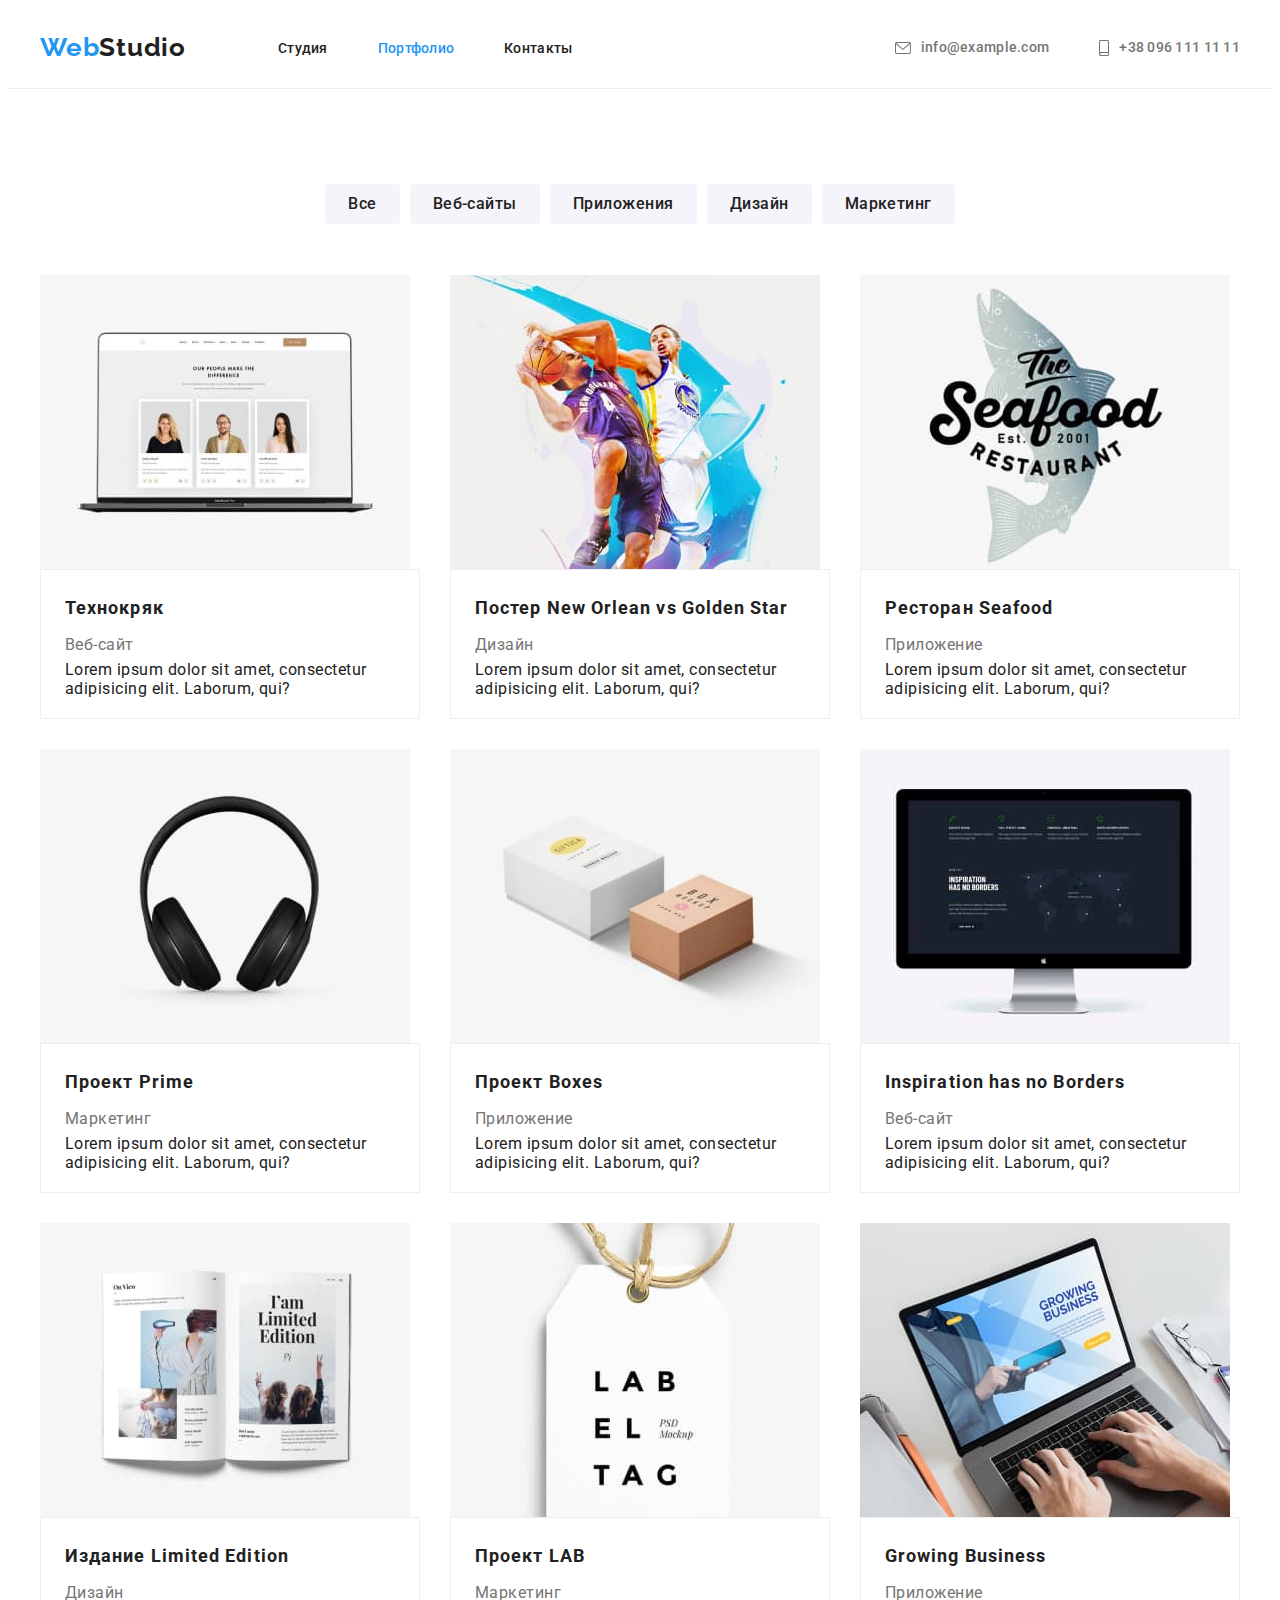
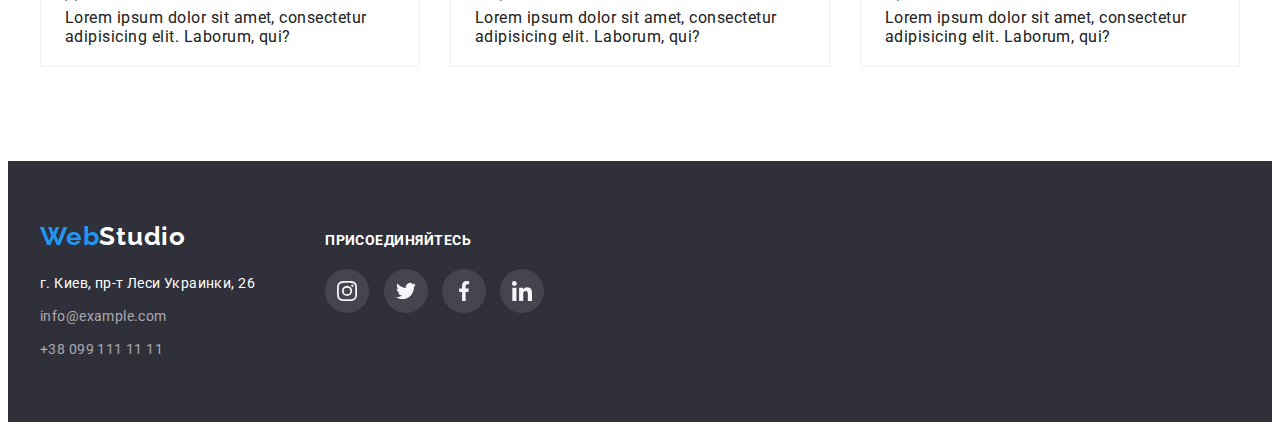
==== portfolio.html @ 962a4deb "перенесла файлы с дз4" ====
<!DOCTYPE html>
<html lang="en">
<head>
    <meta charset="UTF-8">
    <meta http-equiv="X-UA-Compatible" content="IE=edge">
    <meta name="viewport" content="width=device-width, initial-scale=1.0">
    <title>Document</title>
    <link rel="preconnect" href="https://fonts.googleapis.com">
    <link rel="preconnect" href="https://fonts.gstatic.com" crossorigin>
    <link href="https://fonts.googleapis.com/css2?family=Raleway:wght@700&family=Roboto:wght@400;500;700;900&display=swap" rel="stylesheet">
    <link rel="stylesheet" href="https://cdnjs.cloudflare.com/ajax/libs/modern-normalize/1.1.0/modern-normalize.min.css" integrity="sha512-wpPYUAdjBVSE4KJnH1VR1HeZfpl1ub8YT/NKx4PuQ5NmX2tKuGu6U/JRp5y+Y8XG2tV+wKQpNHVUX03MfMFn9Q==" crossorigin="anonymous" referrerpolicy="no-referrer" />
    <link rel="stylesheet" href="./css/style.css"/>
</head>
<body class="body">
  <header class="page-header">
    <div class="container header">
        <nav class="site-nav">
            <a href="/index.html" class="logo">
          <span class="logo-first">Web</span>Studio
           </a>
           <ul class="site-nav link">
            <li class="item"> <a href="./index.html" class="link">Студия</a></li>
            <li class="item"> <a href="#" class="link active">Портфолио</a></li>
            <li class="item"> <a href="#" class="link">Контакты</a></li>
           </ul>

           <ul class="contact-info link">
            <li class="item"> 
                <div class="envelope-mail">
                    <a href="mailto:info@example.com" class="link mail">
                        <svg class="icon-envelope" width="16" height="12">
                            <use  href="./images/icons.svg#icon-envelope" ></use>
                        </svg>
                    info@example.com
                    </a>  
                </div>  
            </li>

            <li class="item">
                <div class="smarthone-tel">
                    <a href="tel:+380991111111" class="link telephone">
                        <svg class="icon-smartphone" width="10" height="16">
                            <use href="./images/icons.svg#icon-smartphone"></use>
                        </svg>
                        +38 096 111 11 11
                    </a>
                </div>
            </li>
          </ul>
        </nav>    
    </div>       
 </header>
         
    </header>

    <!--h1 Наши проекты-->
    
    <main>
      <section class="section">
        <ul class="container list-filtr">
          <li class="item-button"><button type="button" class="filtr">Все</button></li>
          <li class="item-button"><button type="button" class="filtr">Веб-сайты</button></li>
          <li class="item-button"><button type="button" class="filtr">Приложения</button></li>
          <li class="item-button"><button type="button" class="filtr">Дизайн</button></li>
          <li class="item-button"><button type="button" class="filtr">Маркетинг</button></li>
       </ul>
      
       <div class="container">
        <ul class="list-projects">
          <li class="item-project">
            <article class="card">
              <div class="cart-thumb">
                <img src="./images/laptopwithfotosonscreen.jpg" width=370> 
              </div>
              <div class="card-content">
               <h2 class="project-name">Технокряк</h2>
               <p class="project-type">Веб-сайт</p>
               <p class="uppertext">Lorem ipsum dolor sit amet, consectetur adipisicing elit. Laborum, qui?</p>
             </div>
            </article>          
          </li>
   
          <li class="item-project">
            <article class="card">
              <div class="cart-thumb">
                <img src="./images/basketbolists.jpg" width=370> 
              </div>
              <div class="card-content">
                <h2 class="project-name">Постер New Orlean vs Golden Star</h2>
                <p class="project-type">Дизайн</p>
                <p class="uppertext">Lorem ipsum dolor sit amet, consectetur adipisicing elit. Laborum, qui?</p>
              </div>
              </article>
          </li>
   
          <li class="item-project">
              <article class="card">
                <div class="cart-thumb">
                  <img src="./images/seafoodrestaurantlogo.jpg" width=370> 
                </div>
                <div class="card-content">
                  <h2 class="project-name">Ресторан Seafood</h2>
                  <p class="project-type">Приложение</p>
                  <p class="uppertext">Lorem ipsum dolor sit amet, consectetur adipisicing elit. Laborum, qui?</p>
                </div>
              </article>
          </li>
   
          <li class="item-project">
              <article class="card">
                <div class="cart-thumb">
                  <img src="./images/hairphones.jpg" width=370> 
                </div>
                <div class="card-content">
                  <h2 class="project-name">Проект Prime</h2>
                  <p class="project-type">Маркетинг</p>
                  <p class="uppertext">Lorem ipsum dolor sit amet, consectetur adipisicing elit. Laborum, qui?</p>
                </div>
              </article>
          </li>
   
          <li class="item-project">
              <article class="card">
                <div class="cart-thumb">
                  <img src="./images/boxesapp.jpg" width=370> 
                </div>
                <div class="card-content">
                  <h2 class="project-name">Проект Boxes</h2>
                  <p class="project-type">Приложение</p>
                  <p class="uppertext">Lorem ipsum dolor sit amet, consectetur adipisicing elit. Laborum, qui?</p>
                </div>
                
              </article>
          </li>
   
          <li class="item-project">
              <article class="card">
                <div class="cart-thumb">
                  <img src="./images/inspirationhasnoborders.jpg" width=370> 
                </div>

                <div class="card-content">
                  <h2 class="project-name">Inspiration has no Borders</h2>
                  <p class="project-type">Веб-сайт</p>
                  <p class="uppertext">Lorem ipsum dolor sit amet, consectetur adipisicing elit. Laborum, qui?</p>
                </div>
              </article>
          </li>
   
          <li class="item-project">
              <article class="card">
                <div class="cart-thumb">
                  <img src="./images/limitededitionjournal.jpg" width=370> 
                </div>

                <div class="card-content">
                  <h2 class="project-name">Издание Limited Edition</h2>
                  <p class="project-type">Дизайн</p>
                  <p class="uppertext">Lorem ipsum dolor sit amet, consectetur adipisicing elit. Laborum, qui?</p>
                </div>
              </article>
          </li>
   
          <li class="item-project">
              <article class="card">
                <div class="cart-thumb">
                  <img src="./images/labprojest.jpg" width=370> 
                </div>

                <div class="card-content">
                  <h2 class="project-name">Проект LAB</h2>
                  <p class="project-type">Маркетинг</p>
                  <p class="uppertext">Lorem ipsum dolor sit amet, consectetur adipisicing elit. Laborum, qui?</p>
                </div>
              </article>
          </li>
   
          <li class="item-project">
              <article class="card">
                <div class="cart-thumb">
                  <img src="./images/growingbusinessapp.jpg" width=370> 
                </div>

                <div class="card-content">
                  <h2 class="project-name">Growing Business</h2>
                  <p class="project-type">Приложение</p>
                  <p class="uppertext">Lorem ipsum dolor sit amet, consectetur adipisicing elit. Laborum, qui?</p>
                </div>
              </article>
          </li>
        </ul>
       </div>
      </section>
    </main>
   
    <footer class="section-footer">
      <div class="container">
          <ul  class="footer-content">
              <li class="footer-address">
                  <a href="/index.html" class="logo-footer">
                      <span class="logo-first">Web</span><span class="logo-second">Studio</span>
                  </a>
          
                 <address class="address">
                      <p class="address-physical">г. Киев, пр-т Леси Украинки, 26</p>
                      <ul class="list">
                         <li class="item-footer">
                             <a href="mailto:info@example.com" class="mail-footer">info@example.com</a>
                         </li>
                         <li class="item-footer">
                             <a href="tel:+380991111111" class="telephone-footer">+38 099 111 11 11</a>
                         </li>    
                      </ul>
                 </address>  
              </li>

              <li class="footer-address">
                  <h2 class="joinus-title">присоединяйтесь</h2>
                  <ul>
                      <li class="item-link-social">
                         <a class="button-icon-social" href="#" aria-label="Instagram">
                             <svg  width="20" height="20">
                               <use href="./images/icons.svg#icon-instagram"></use>
                             </svg>
                         </a>
                      </li>

                     <li class="item-link-social">
                         <a class="button-icon-social" href="#" aria-label="Twitter">
                            <svg  width="20" height="20">
                               <use href="./images/icons.svg#icon-twitter"></use>
                            </svg>
                         </a>
                     </li>

                     <li class="item-link-social">
                          <a class="button-icon-social" href="#" aria-label="Facebook">
                            <svg  width="20" height="20">
                               <use href="./images/icons.svg#icon-facebook"></use>
                            </svg>
                        </a>
                    </li>

                    <li class="item-link-social">
                         <a class="button-icon-social" href="#" aria-label="LinkedIn">
                             <svg  width="20" height="20">
                                <use href="./images/icons.svg#icon-linkedin"></use>
                             </svg>
                        </a>
                   </li>
                 </ul>
             </li>
          </ul>
  </footer>    
    
</body>
</html>
---- css/style.css ----
:root {
  --background-color: rgb(255, 255, 255);
  --title-text-color: #212121;
  --accent-color: #2196f3;
  --paragraph-color: #757575;
  --backgr-color-team: #f5f4fa;
  --main-font: 'Roboto', 'sans-serif';
  --logo-font: 'Raleway', 'sans-serif';
  --card-set-gap: 30px;
}

body {
  color: var(--title-text-color);
  font-family: var(--main-font);
  letter-spacing: 0.03em;
}

/*---------Page 1 ----------Header*/

/*--------------Navigation------------------*/

ul {
  list-style-type: none;
  padding: 0;
  margin: 0;
}

li a {
  padding: 0;
  margin: 0;
  text-decoration: none;
}

h1,
h2,
h3,
h4,
h5,
h6,
p {
  margin: 0;
  padding: 0;
}

img {
  display: block;
}

.section {
  padding-top: 94px;
  padding-bottom: 94px;
}

.logo {
  font-family: var(--logo-font);
  width: 145px;
  height: 31px;
  font-weight: 700;
  font-size: 26px;
  line-height: 1.19;
  letter-spacing: 0.03em;
  text-decoration: none;
  color: var(--title-text-color);
  padding-top: 24px;
  padding-bottom: 25px;
  margin-right: 93px;
}

.logo-first {
  font-family: var(--logo-font);
  color: var(--accent-color);
}

.logo-second {
  font-family: var(--logo-font);
  color: var(--background-color);
}

/*----------------Utilites--------------*/

.container {
  width: 1200px;
  padding: 0 15px;
  margin-left: auto;
  margin-right: auto;
}

.link {
  font-weight: 500;
  font-size: 14px;
  line-height: 16px;
  letter-spacing: 0.02em;
  color: var(--title-text-color);
}


/*--------------Header nav + contacts--------------*/

.page-header {
  border-bottom: 1px solid #ECECEC;
}


.site-nav {
  display: flex;
}

.site-nav .item + .item {
  margin-left: 50px;
}

.site-nav.link {
  display: flex;
  padding-top: 32px;
  padding-bottom: 32px;

  font-family: inherit;
  text-decoration: none;
}

.site-nav .link:hover,
.site-nav .link:focus {
  color: var(--accent-color);
}

.active {
  color: var(--accent-color);
}

.contact-info {
  margin-left: auto;
}

.contact-info.link {
  display: flex;
  align-items: center;
}

.contact-info.link .mail {
  margin-left: auto;
}

.mail,
.telephone {
  font-weight: 500;
  font-size: 14px;
  line-height: 1.14;
  letter-spacing: 0.02em;
  color: var(--paragraph-color);
}



/*--------icons header---------------*/

.icon-envelope,
.icon-smartphone {
  fill: #757575; 
  margin-right: 10px;
  align-items: center;
}

.link.mail:hover .icon-envelope,
.link.mail:focus .icon-envelope,
.link.telephone:hover .icon-smartphone,
.link.telephone:focus .icon-smartphone {
  fill: var(--accent-color)
}

.link.mail,
.link.telephone {
  display: flex;
  align-items: center;
}

.envelope-mail {
  justify-content: center;
  align-items: center;
}


/*------------Герой-------------------*/

.hero {
  text-align: center;
  padding-top: 200px;
  padding-bottom: 200px;
}

.hero-title {
  margin-bottom: 30px;
  font-weight: 900;
  font-size: 44px;
  line-height: 1.36;
  text-align: center;
  letter-spacing: 0.06em;
  text-transform: uppercase;
  color: var(--background-color);
}

.hero-button {
  display: inline-block;
  font-family: var(--main-font);
  background: var(--accent-color);
  color: var(--background-color);
  background: #2196F3;
  box-shadow: 0px 4px 4px rgba(0, 0, 0, 0.15);
  font-weight: bold;
  font-size: 16px;
  line-height: 1.88;
  padding: 10px 32px;
  border-radius: 4px;
  align-items: center;
  border: 1px solid transparent;
}

.hero-button:hover,
.hero-button:focus {
  cursor: pointer;
  background: #188CE8;
}

.section.our-advantages {
  padding-bottom: 0;
}

.overlay {
  max-width: 1600px;
  height: 600px; 
  margin-left: auto;
  margin-right: auto;
  background-image: linear-gradient(
    to right,
     rgba(47, 48, 58, 0.4),
     rgba(47, 48, 58, 0.4)
      ), 
    url(../images/hero-image.jpg); 
  background-size: cover; 
  background-position: center;
  background-color: #C4C4C4;
  
}

/*------------------Наши преимущества----------------*/

.advantages-title {
  margin-bottom: 10px;
  font-family: var(--main-font);
  font-weight: 700;
  font-size: 14px;
  line-height: 1.14;
  letter-spacing: 0.03em;
  text-transform: uppercase;
  color: var(--title-text-color);
}



.icon-space {
  display: flex;
  width: 270px;
  height: 120px;
  margin-right: 30px;
  margin-bottom: 30px;
  background-color: #F5F4FA;
  justify-content: center;
  align-items: center;
  border-radius: 4px;
  
}

.icon-space-item {
  background-position: center;
}

.icon-advantages{
  
  margin-bottom: 30px;
}

.advantages-text {
  width: 270px;
  height: 75px;
  font-family: var(--main-font);
  font-weight: 400;
  font-size: 14px;
  line-height: 1.71;
  letter-spacing: 0.03em;
  color: var(--paragraph-color);
}

.container.advantages {
  display: flex;
  margin-top: o;
  margin-left: -30px: 
}

.container.about-us {
  display: flex;
  padding-top: 0;
  margin-bottom: 0;
}

.about-us .item-activity + .item-activity {
  margin-left: 30px;
}

.about-us {
  margin-top: 0;
  text-align: center;
}

.section-team {
  background-color: var(--backgr-color-team);
  padding-top: 94px;
  padding-bottom: 94px;
}

/* ----------------Наша команда-------------------*/

.container.team {
  background-color: var(--backgr-color-team);
  text-align: center;
}

.list-team {
  display: flex;
}

.about-us,
.our-team {
  font-weight: 700;
  font-size: 36px;
  line-height: 1.17;
  letter-spacing: 0.03em;
  margin-bottom: 50px;
}

.list-team .employees + .employees {
  margin-left: 30px;
}

.employees {
  box-shadow: 0px 1px 3px rgba(0, 0, 0, 0.12), 0px 1px 1px rgba(0, 0, 0, 0.14), 0px 2px 1px rgba(0, 0, 0, 0.2);
  border-radius: 0px 0px 4px 4px;
}

.employees,
.our-team {
  text-align: center;
}

.team-card {
  padding-top: 30px;
  padding-bottom: 30px;
  border: 1px solid #eeeeee;
  background-color: var(--background-color); 
}

.team-name {
  margin-bottom: 10px;
  font-weight: 500;
  font-size: 16px;
  line-height: 1.19;
}

.team-position {
  font-size: 16px;
  line-height: 1.19;
  color: var(--paragraph-color);
  margin-bottom: 16px;
}


.button-icon-social-team {
  display: flex;
  fill: #AFB1B8;
  width: 44px; 
  height: 44px;
  border-radius: 50%;
  background-repeat: no-repeat;
  justify-content: center;
  align-items: center;
  cursor: pointer;

}

.button-icon-social-team:hover,
.button-icon-social-team:focus {
  background-color: var(--accent-color);
}


.button-icon-social-team:hover .icon-socials,
.button-icon-social-team:focus .icon-socials{
  fill: var(--background-color); 
  
}

/*---------------------Наши клиенты--------------------*/

.section.our-clients {
 width: 100%;

}

.clients-title {
  width: 100%;
  margin-bottom: 50px;
  text-align: center;
  font-weight: 700;
  font-size: 36px;
  line-height: 1.17;
}

.clients-list {
  display: flex;
}
 

.btn-clients:not(:first-child) {
  margin-left: 30px;
}


.item-clients {
  display: flex;
  width: 170px;
  height: 92px;
  justify-content: center;
  align-items: center;
  background-color: var(--background-color);
  fill: #AFB1B8;
  border-radius: 4px;
  border: 1px solid #AFB1B8;
  cursor: pointer;
}

.btn-icon-clients {
  display: flex;
  width: 100%;
  height: 100%;
  justify-content: center;
  align-items: center;

}

.item-clients:hover,
.item-clients:focus {
  fill: var(--accent-color);
  border-color: var(--accent-color);
}


.button-clients:first-child {
  margin-left: 0;
}


/*-----------------Footer---------------------*/

.section-footer {
  display: flex;
  background: #2f303a;
  color: var(--background-color);
  padding-top: 60px;
  padding-bottom: 60px;
}

.logo-footer {
  display: inline-block;
  margin-bottom: 20px;
  font-family: var(--logo-font);
  font-weight: 700;
  font-size: 26px;
  line-height: 1.19;
  letter-spacing: 0.03em;
  text-decoration: none;
  color: #fff;
}


.address {
  font-style: inherit;
  font-size: 14px;
  line-height: 1.71;
  letter-spacing: 0.03em;
}

.address-physical {
  margin-bottom: 9px;
}

.item-footer:not(:last-child) {
  margin-bottom: 9px;
}

.mail-footer,
.telephone-footer {
  color: rgba(255, 255, 255, 0.6);
  margin-bottom: 9px;
}

.telephone-footer {
  margin-bottom: 0;
}

.footer-content {
  display: flex;
  align-items: baseline;
}

.footer-address {
  margin-left: 70px;

}
.footer-address:first-child {
  margin-left: 0;
}

.join-us {
  margin-right: auto; 
  margin-bottom: 20px;

}

.item-link-social {
  display: inline-block;
  margin-left: 10px;
  border-radius: 50%;
}

.button-icon-social {
  display: flex;
  fill: var(--backgr-color-team); 
  width: 44px; 
  height: 44px;
  background-color: rgba(255, 255, 255, 0.1);
  border-radius: 50%;
  background-repeat: no-repeat;
  justify-content: center;
  align-items: center;
  cursor: pointer;
}

.button-icon-social:hover,
.button-icon-social:focus {
  background-color: var(--accent-color);
}

.item-link-social:first-child {
  margin-left: 0;
}

.joinus-title {
  text-transform: uppercase;
  margin-bottom: 20px;
  font-weight: 700;
  font-size: 14px;
  line-height: 1.14;
}



.item-link-social:first-child {
  margin-left: 0; 
}



/*-----------------Page 2-----------------*/

/*-----------Фильтр------------*/

.container.list-filtr {
  display: flex;
  text-align: center;
  margin-bottom: 50px;
}

.filtr {
  padding: 6px 22px;
  font-family: var(--main-font);
  background: #f5f4fa;
  font-weight: 500;
  font-size: 16px;
  line-height: 1.63;
  text-align: center;
  letter-spacing: 0.03em;
  color: var(--title-text-color);
  border-radius: 4px;
  border: 1px solid transparent;
}

.filtr:hover,
.filtr:focus {
  color: var(--background-color);
  background: var(--accent-color);
  cursor: pointer;
  box-shadow: 0px 3px 1px rgba(0, 0, 0, 0.1), 0px 1px 2px rgba(0, 0, 0, 0.08),
  0px 2px 2px rgba(0, 0, 0, 0.12);
}

.container.list-filtr {
  justify-content: center;
}

.item-button {
  display: inline-block;
  text-align: center;
  margin-left: 8px;
  min-width: 73px;
  font-family: var(--main-font);
  font-weight: 500;
  font-size: 16px;
  line-height: 1.88;
  border-radius: 4px;
  align-items: center;
  border: 1px solid transparent;
}

.item-button:first-child {
  margin-left: 0;
}

/*------------Наши проекты-------------*/

.list-projects {
  display: flex;
  flex-wrap: wrap;
  margin-left: calc(-1 * var(--card-set-gap));
  margin-top: calc(-1 * var(--card-set-gap));
}

.list-projects > .item-project {
  flex-basis: calc(100% / 3 - var(--card-set-gap));
  margin-left: var(--card-set-gap);
  margin-top: var(--card-set-gap);
  cursor: pointer;
}

.item-project:hover,
.item-project:focus {
  box-shadow: 0px 1px 1px rgba(0, 0, 0, 0.12), 0px 4px 4px rgba(0, 0, 0, 0.06), 1px 4px 6px rgba(0, 0, 0, 0.16);
}

.project-name {
  font-weight: 700;
  font-size: 18px;
  line-height: 2;
  letter-spacing: 0.06em;
}

.project-type {
  font-size: 16px;
  line-height: 1.88;
  letter-spacing: 0.03em;
  color: var(--paragraph-color);
  margin-top: 4px;
}

.card-content {
  padding: 20px 24px;
  border: 1px solid #eeeeee;
}
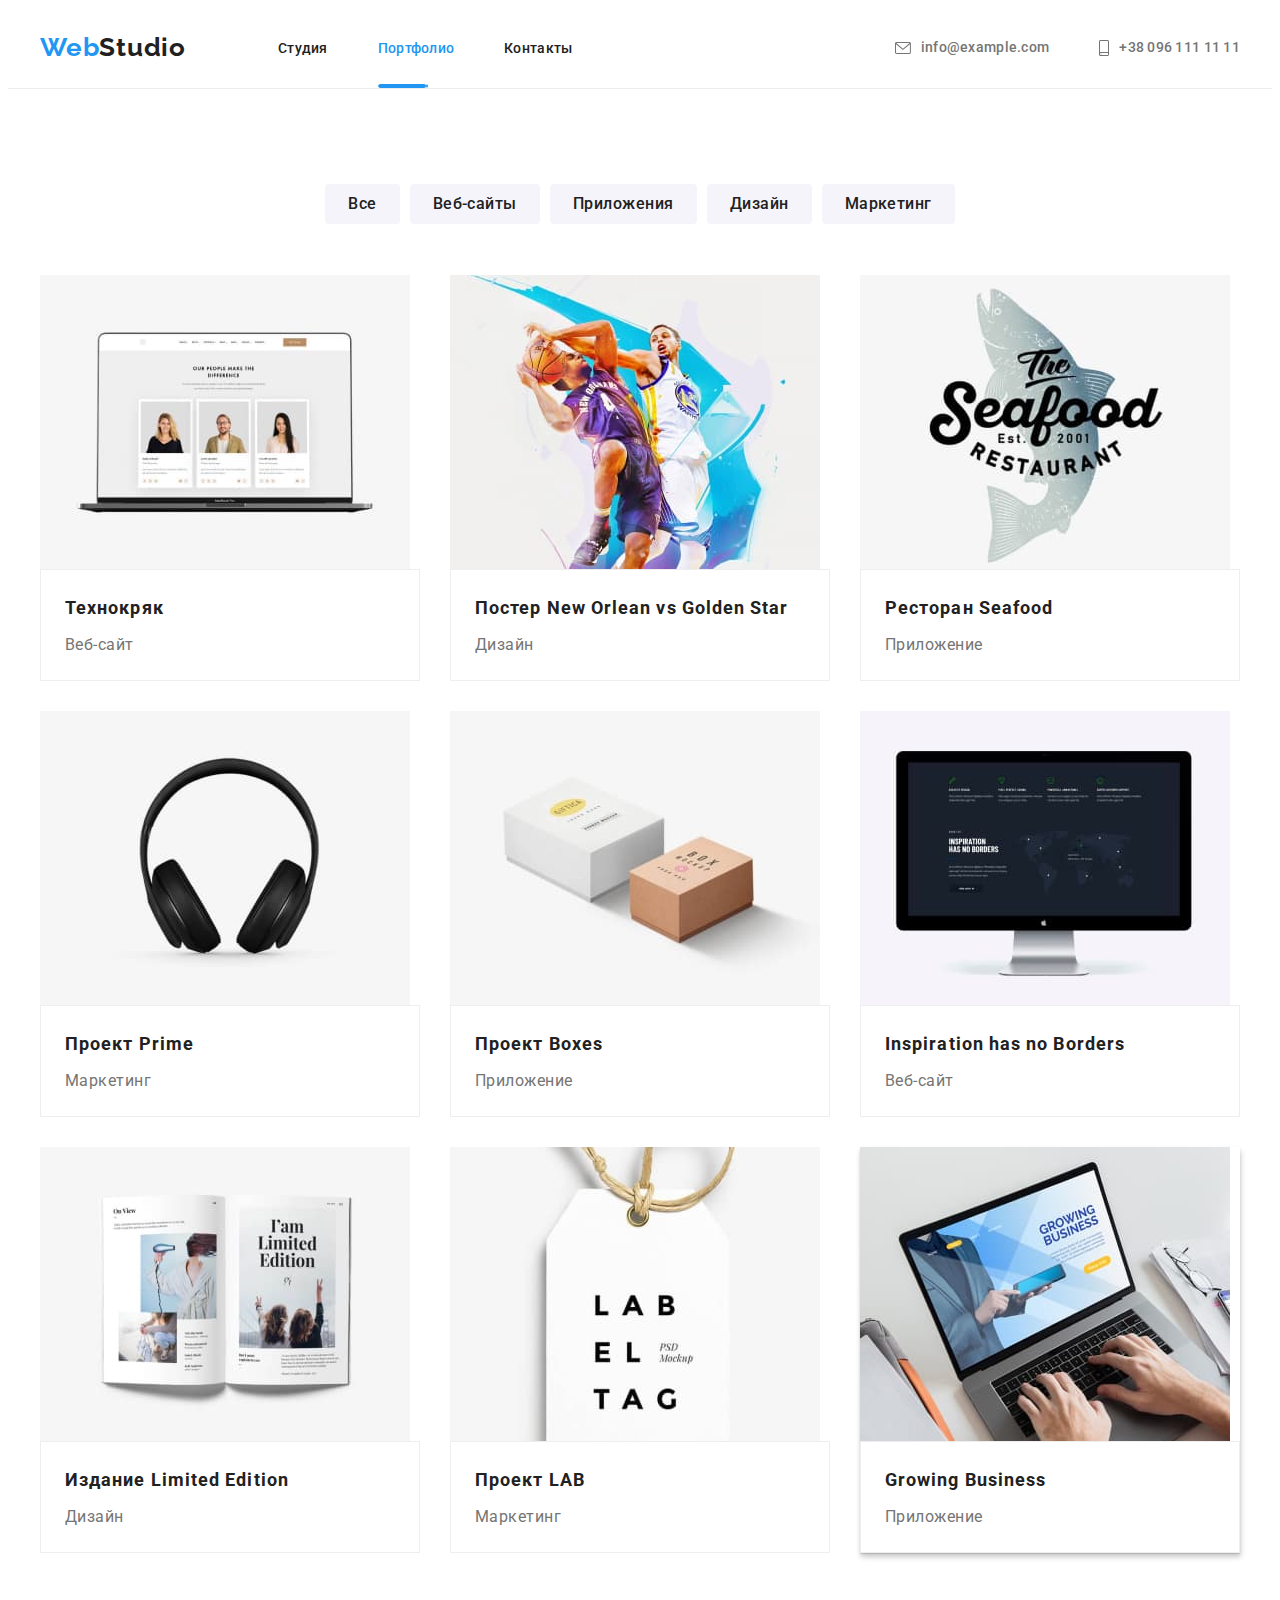
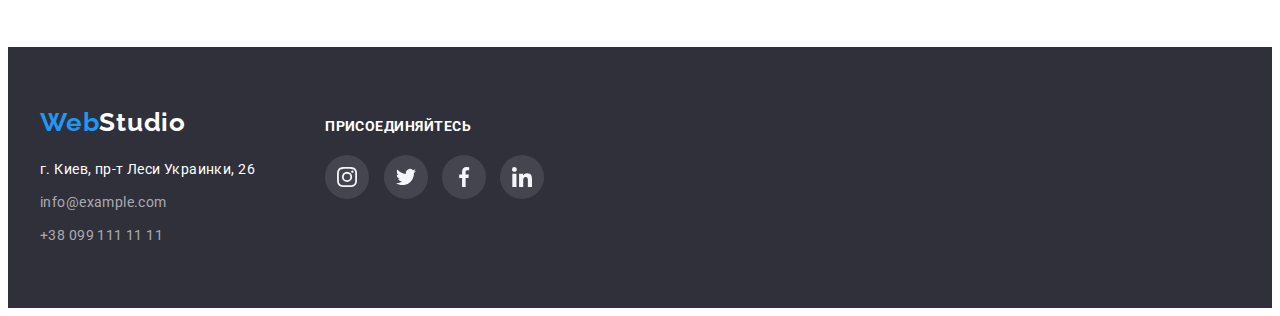
==== commit 9af6a536: "коммит 1" ====
--- a/portfolio.html
+++ b/portfolio.html
@@ -71,12 +71,12 @@
             <article class="card">
               <div class="cart-thumb">
                 <img src="./images/laptopwithfotosonscreen.jpg" width=370> 
+                <p class="uppertext">Lorem ipsum dolor sit amet, consectetur adipisicing elit. Laborum, qui?</p>
+               <div class="card-content">
+                 <h2 class="project-name">Технокряк</h2>
+                 <p class="project-type">Веб-сайт</p>
+                </div>
               </div>
-              <div class="card-content">
-               <h2 class="project-name">Технокряк</h2>
-               <p class="project-type">Веб-сайт</p>
-               <p class="uppertext">Lorem ipsum dolor sit amet, consectetur adipisicing elit. Laborum, qui?</p>
-             </div>
             </article>          
           </li>
    
--- a/css/style.css
+++ b/css/style.css
@@ -111,6 +111,7 @@
 
 .site-nav.link {
   display: flex;
+  position: relative;
   padding-top: 32px;
   padding-bottom: 32px;
 
@@ -121,10 +122,34 @@
 .site-nav .link:hover,
 .site-nav .link:focus {
   color: var(--accent-color);
+  transition-duration: 250ms;
+  transition-timing-function: cubic-bezier(0.4, 0, 0.2, 1); 
 }
 
 .active {
   color: var(--accent-color);
+}
+
+.linehover {
+  position: relative;
+
+}
+
+.link.active {
+  width: 100%;
+}
+
+.link.active::after {
+  content:'';
+  display: block;
+  position: absolute;
+  width: 100%;
+  bottom: 0;
+  width: 50px;
+  height: 4px;
+  background-image: url(../images/linehover.svg);
+  fill: var(--accent-color);
+  border-radius: 2px; 
 }
 
 .contact-info {
@@ -164,7 +189,9 @@
 .link.mail:focus .icon-envelope,
 .link.telephone:hover .icon-smartphone,
 .link.telephone:focus .icon-smartphone {
-  fill: var(--accent-color)
+  fill: var(--accent-color);
+  transition-duration: 250ms;
+  transition-timing-function: cubic-bezier(0.4, 0, 0.2, 1); 
 }
 
 .link.mail,
@@ -218,6 +245,56 @@
 .hero-button:focus {
   cursor: pointer;
   background: #188CE8;
+  transition-duration: 250ms;
+  transition-timing-function: cubic-bezier(0.4, 0, 0.2, 1); 
+}
+
+.backdrop {
+  position: fixed;
+  width: 100%;
+  height: 100%;
+  background: rgba(0, 0, 0, 0.2);
+  left: 0px;
+  top: 0px;
+}
+
+.backdrop.is-hidden {
+  visibility: hidden;
+  opacity: 0;
+  pointer-events: none; 
+}
+
+.modal {
+  position: absolute;
+  width: 528px;
+  height: 581px;
+  left: 50%;
+  top: 50%;
+  transform: translate(-50%, -50%);
+  background-color: var(--background-color);
+  box-shadow: 0px 1px 3px rgba(0, 0, 0, 0.12), 0px 1px 1px rgba(0, 0, 0, 0.14), 0px 2px 1px rgba(0, 0, 0, 0.2);
+  border-radius: 4px;
+
+}
+
+.button-close {
+  position: absolute;
+  top: 8px;
+  right: 8px;
+  width: 30px;
+  height: 30px;
+  padding: 0;
+  border-radius: 50%;
+  background: #FFFFFF;
+  border: 1px solid rgba(0, 0, 0, 0.1);
+}
+
+.icon-close-button {
+  display: flex;
+  margin: 0 auto;
+  justify-content: center;
+  align-items: center;
+
 }
 
 .section.our-advantages {
@@ -310,13 +387,36 @@
   text-align: center;
 }
 
+.activity-list {
+  position: relative;
+  
+}
+
+.activity-title {
+  position: absolute;
+  bottom: 0;
+  right: 0;
+  width: 100%;
+  padding: 27px 82px;
+  white-space: nowrap;
+  text-transform: uppercase;
+  color: var(--background-color);
+  font-weight: 700;
+  font-size: 14px;
+  line-height: 1.14;
+  justify-content: center;
+  text-align: center;
+  background: rgba(47, 48, 58, 0.8);
+}
+
+/* ----------------Наша команда-------------------*/
+
 .section-team {
   background-color: var(--backgr-color-team);
   padding-top: 94px;
   padding-bottom: 94px;
 }
 
-/* ----------------Наша команда-------------------*/
 
 .container.team {
   background-color: var(--backgr-color-team);
@@ -388,12 +488,16 @@
 .button-icon-social-team:hover,
 .button-icon-social-team:focus {
   background-color: var(--accent-color);
+  transition-duration: 250ms;
+  transition-timing-function: cubic-bezier(0.4, 0, 0.2, 1); 
 }
 
 
 .button-icon-social-team:hover .icon-socials,
 .button-icon-social-team:focus .icon-socials{
   fill: var(--background-color); 
+  transition-duration: 250ms;
+  transition-timing-function: cubic-bezier(0.4, 0, 0.2, 1); 
   
 }
 
@@ -449,6 +553,8 @@
 .item-clients:focus {
   fill: var(--accent-color);
   border-color: var(--accent-color);
+  transition-duration: 250ms;
+  transition-timing-function: cubic-bezier(0.4, 0, 0.2, 1); 
 }
 
 
@@ -546,6 +652,8 @@
 .button-icon-social:hover,
 .button-icon-social:focus {
   background-color: var(--accent-color);
+  transition-duration: 250ms;
+  transition-timing-function: cubic-bezier(0.4, 0, 0.2, 1); 
 }
 
 .item-link-social:first-child {
@@ -599,6 +707,8 @@
   cursor: pointer;
   box-shadow: 0px 3px 1px rgba(0, 0, 0, 0.1), 0px 1px 2px rgba(0, 0, 0, 0.08),
   0px 2px 2px rgba(0, 0, 0, 0.12);
+  transition-duration: 250ms;
+  transition-timing-function: cubic-bezier(0.4, 0, 0.2, 1); 
 }
 
 .container.list-filtr {
@@ -642,6 +752,9 @@
 .item-project:hover,
 .item-project:focus {
   box-shadow: 0px 1px 1px rgba(0, 0, 0, 0.12), 0px 4px 4px rgba(0, 0, 0, 0.06), 1px 4px 6px rgba(0, 0, 0, 0.16);
+  transition-duration: 250ms;
+  transition-timing-function: cubic-bezier(0.4, 0, 0.2, 1); 
+  
 }
 
 .project-name {
@@ -662,4 +775,44 @@
 .card-content {
   padding: 20px 24px;
   border: 1px solid #eeeeee;
-}+}
+
+/*.card:hover .uppertext,
+.card .cart-thumb:hover::before,
+.card:focus .uppertext,
+.card:focus::before{
+  opacity: 1;
+}*/
+
+.cart-thumb {
+  position: relative;
+}
+
+.cart-thumb:hover::before,
+.cart-thumb:hover .uppertext{
+  opacity: 1;
+}
+
+.cart-thumb::before {
+  display: inline-block;
+  content: '';
+  position: absolute;
+  width: 100%;
+  height: 100%;
+  background-color: rgba(33, 150, 243, 0.9);
+  opacity: 0;
+  
+} 
+  
+.uppertext {
+  display: flex;
+  position: absolute;
+  width: 100%;
+  height: 100%;
+  top:50%;
+  left: 50%;
+  transform: translate(-50%, -50%);
+  opacity: 0;
+
+}
+
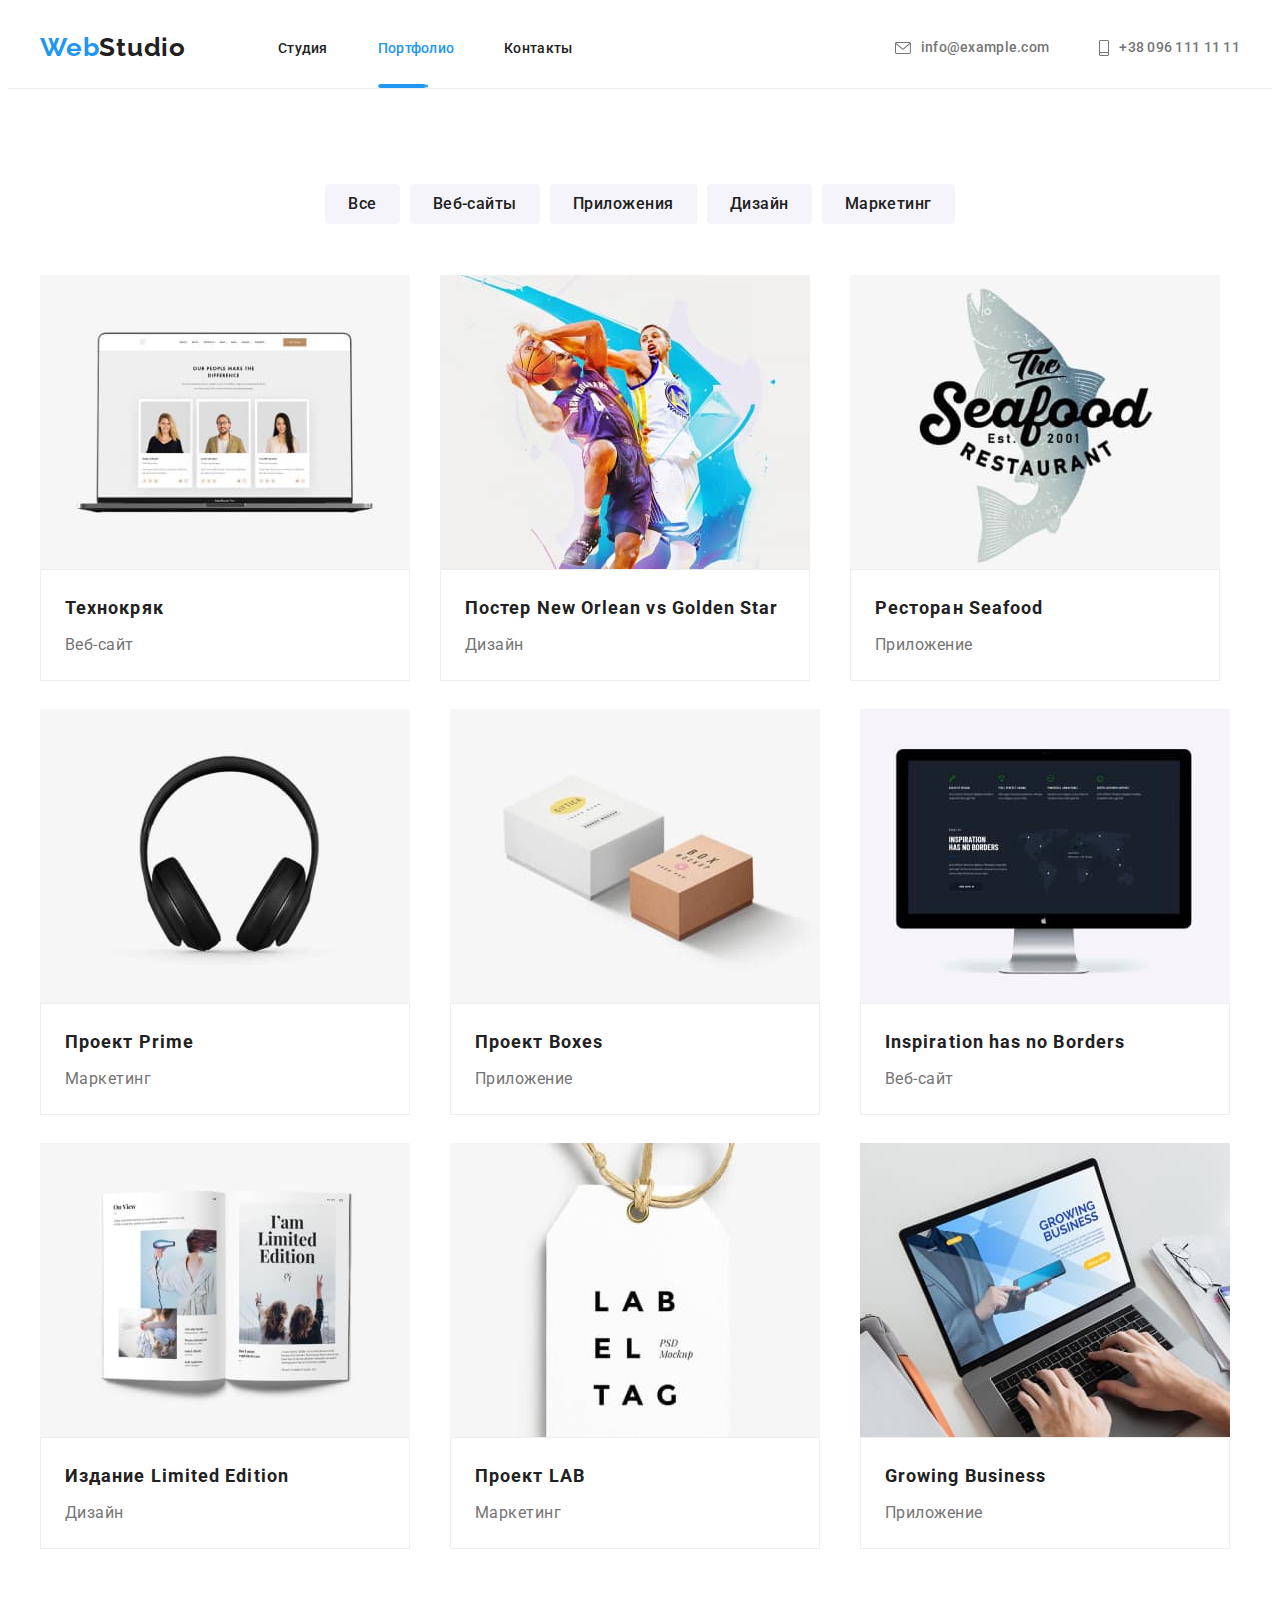
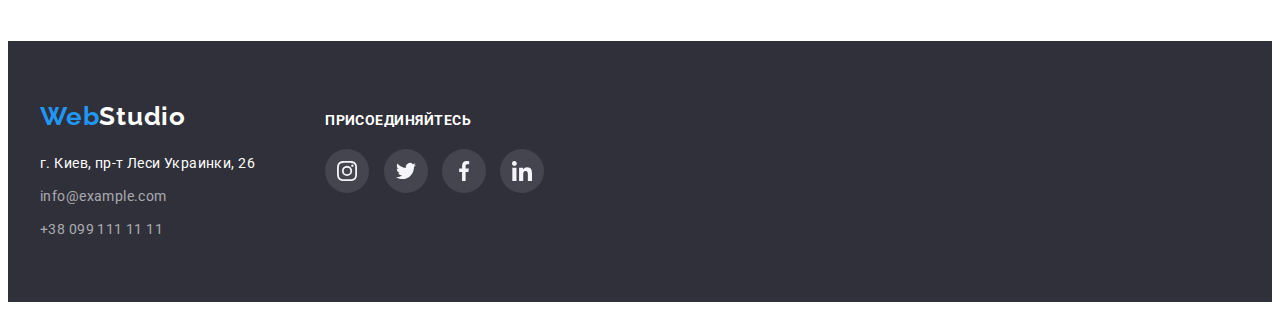
==== commit cbf13b7c: "коммит 2" ====
--- a/portfolio.html
+++ b/portfolio.html
@@ -67,8 +67,8 @@
       
        <div class="container">
         <ul class="list-projects">
-          <li class="item-project">
-            <article class="card">
+          <li>
+            <a href="#" class="item-project">
               <div class="cart-thumb">
                 <img src="./images/laptopwithfotosonscreen.jpg" width=370> 
                 <p class="uppertext">Lorem ipsum dolor sit amet, consectetur adipisicing elit. Laborum, qui?</p>
@@ -77,118 +77,115 @@
                  <p class="project-type">Веб-сайт</p>
                 </div>
               </div>
-            </article>          
-          </li>
-   
-          <li class="item-project">
-            <article class="card">
+            </a>        
+          </li>
+   
+          <li class="item-project">
+            <a href="#" class="card">
               <div class="cart-thumb">
                 <img src="./images/basketbolists.jpg" width=370> 
-              </div>
-              <div class="card-content">
-                <h2 class="project-name">Постер New Orlean vs Golden Star</h2>
-                <p class="project-type">Дизайн</p>
                 <p class="uppertext">Lorem ipsum dolor sit amet, consectetur adipisicing elit. Laborum, qui?</p>
-              </div>
-              </article>
-          </li>
-   
-          <li class="item-project">
-              <article class="card">
-                <div class="cart-thumb">
+              
+                <div class="card-content">
+                  <h2 class="project-name">Постер New Orlean vs Golden Star</h2>
+                  <p class="project-type">Дизайн</p>
+               </div>
+             </div>
+           </a>
+          </li>
+   
+          <li class="item-project">
+            <a href="#" class="card">
+              <div class="cart-thumb">
                   <img src="./images/seafoodrestaurantlogo.jpg" width=370> 
-                </div>
-                <div class="card-content">
-                  <h2 class="project-name">Ресторан Seafood</h2>
-                  <p class="project-type">Приложение</p>
-                  <p class="uppertext">Lorem ipsum dolor sit amet, consectetur adipisicing elit. Laborum, qui?</p>
-                </div>
-              </article>
-          </li>
-   
-          <li class="item-project">
-              <article class="card">
-                <div class="cart-thumb">
+                  <p class="uppertext">Lorem ipsum dolor sit amet, consectetur adipisicing elit. Laborum, qui?</p>
+                  <div class="card-content">
+                    <h2 class="project-name">Ресторан Seafood</h2>
+                    <p class="project-type">Приложение</p>
+                  </div>
+             </div>
+           </a>
+          </li>
+   
+          <li class="item-project">
+            <a href="#" class="card">
+              <div class="cart-thumb">
                   <img src="./images/hairphones.jpg" width=370> 
-                </div>
-                <div class="card-content">
-                  <h2 class="project-name">Проект Prime</h2>
-                  <p class="project-type">Маркетинг</p>
-                  <p class="uppertext">Lorem ipsum dolor sit amet, consectetur adipisicing elit. Laborum, qui?</p>
-                </div>
-              </article>
-          </li>
-   
-          <li class="item-project">
-              <article class="card">
-                <div class="cart-thumb">
+                  <p class="uppertext">Lorem ipsum dolor sit amet, consectetur adipisicing elit. Laborum, qui?</p>
+             
+                  <div class="card-content">
+                    <h2 class="project-name">Проект Prime</h2>
+                    <p class="project-type">Маркетинг</p>
+                 </div>
+             </div>
+            </a>
+          </li>
+   
+          <li class="item-project">
+            <a href="#" class="card">
+              <div class="cart-thumb">
                   <img src="./images/boxesapp.jpg" width=370> 
-                </div>
-                <div class="card-content">
-                  <h2 class="project-name">Проект Boxes</h2>
-                  <p class="project-type">Приложение</p>
-                  <p class="uppertext">Lorem ipsum dolor sit amet, consectetur adipisicing elit. Laborum, qui?</p>
-                </div>
-                
-              </article>
-          </li>
-   
-          <li class="item-project">
-              <article class="card">
-                <div class="cart-thumb">
-                  <img src="./images/inspirationhasnoborders.jpg" width=370> 
-                </div>
-
+                  <p class="uppertext">Lorem ipsum dolor sit amet, consectetur adipisicing elit. Laborum, qui?</p>
+                  <div class="card-content">
+                    <h2 class="project-name">Проект Boxes</h2>
+                    <p class="project-type">Приложение</p>
+                  </div>  
+              </div>  
+            </a>
+          </li>
+   
+          <li class="item-project">
+            <a href="#" class="card">
+              <div class="cart-thumb">
+                  <img src="./images/inspirationhasnoborders.jpg" width=370>
+                  <p class="uppertext">Lorem ipsum dolor sit amet, consectetur adipisicing elit. Laborum, qui?</p>
                 <div class="card-content">
                   <h2 class="project-name">Inspiration has no Borders</h2>
                   <p class="project-type">Веб-сайт</p>
-                  <p class="uppertext">Lorem ipsum dolor sit amet, consectetur adipisicing elit. Laborum, qui?</p>
-                </div>
-              </article>
-          </li>
-   
-          <li class="item-project">
-              <article class="card">
-                <div class="cart-thumb">
+               </div>  
+             </div>
+           </a>
+         </li>
+   
+         <li class="item-project">
+            <a href="#" class="card">
+              <div class="cart-thumb">
                   <img src="./images/limitededitionjournal.jpg" width=370> 
-                </div>
-
+                  <p class="uppertext">Lorem ipsum dolor sit amet, consectetur adipisicing elit. Laborum, qui?</p>
                 <div class="card-content">
                   <h2 class="project-name">Издание Limited Edition</h2>
                   <p class="project-type">Дизайн</p>
-                  <p class="uppertext">Lorem ipsum dolor sit amet, consectetur adipisicing elit. Laborum, qui?</p>
-                </div>
-              </article>
-          </li>
-   
-          <li class="item-project">
-              <article class="card">
-                <div class="cart-thumb">
+                </div>
+              </div>
+            </a>
+         </li>
+   
+         <li class="item-project">
+            <a href="#" class="card">
+              <div class="cart-thumb">
                   <img src="./images/labprojest.jpg" width=370> 
-                </div>
-
+                  <p class="uppertext">Lorem ipsum dolor sit amet, consectetur adipisicing elit. Laborum, qui?</p>
                 <div class="card-content">
                   <h2 class="project-name">Проект LAB</h2>
                   <p class="project-type">Маркетинг</p>
-                  <p class="uppertext">Lorem ipsum dolor sit amet, consectetur adipisicing elit. Laborum, qui?</p>
-                </div>
-              </article>
-          </li>
-   
-          <li class="item-project">
-              <article class="card">
-                <div class="cart-thumb">
+                </div> 
+              </div>
+            </a>
+         </li>
+   
+         <li class="item-project">
+            <a href="#" class="card">
+              <div class="cart-thumb">
                   <img src="./images/growingbusinessapp.jpg" width=370> 
-                </div>
-
+                  <p class="uppertext">Lorem ipsum dolor sit amet, consectetur adipisicing elit. Laborum, qui?</p>
                 <div class="card-content">
                   <h2 class="project-name">Growing Business</h2>
                   <p class="project-type">Приложение</p>
-                  <p class="uppertext">Lorem ipsum dolor sit amet, consectetur adipisicing elit. Laborum, qui?</p>
-                </div>
-              </article>
-          </li>
-        </ul>
+                </div>
+             </div>
+            </a>
+         </li>
+       </ul>
        </div>
       </section>
     </main>
--- a/css/style.css
+++ b/css/style.css
@@ -128,15 +128,6 @@
 
 .active {
   color: var(--accent-color);
-}
-
-.linehover {
-  position: relative;
-
-}
-
-.link.active {
-  width: 100%;
 }
 
 .link.active::after {
@@ -742,26 +733,34 @@
   margin-top: calc(-1 * var(--card-set-gap));
 }
 
-.list-projects > .item-project {
+/*.list-projects >*/ .item-project {
   flex-basis: calc(100% / 3 - var(--card-set-gap));
   margin-left: var(--card-set-gap);
   margin-top: var(--card-set-gap);
   cursor: pointer;
+  display: flex;
+  width: 370px;
+  height: 404px;
+
+  transition-property: background-color;
+  transition-duration: 250ms;
+  transition-timing-function: cubic-bezier(0.4, 0, 0.2, 1); 
+
 }
 
 .item-project:hover,
 .item-project:focus {
+  opacity: 1;
   box-shadow: 0px 1px 1px rgba(0, 0, 0, 0.12), 0px 4px 4px rgba(0, 0, 0, 0.06), 1px 4px 6px rgba(0, 0, 0, 0.16);
-  transition-duration: 250ms;
-  transition-timing-function: cubic-bezier(0.4, 0, 0.2, 1); 
-  
-}
+}
+
 
 .project-name {
   font-weight: 700;
   font-size: 18px;
   line-height: 2;
   letter-spacing: 0.06em;
+  color: var(--title-text-color);
 }
 
 .project-type {
@@ -777,23 +776,25 @@
   border: 1px solid #eeeeee;
 }
 
-/*.card:hover .uppertext,
-.card .cart-thumb:hover::before,
-.card:focus .uppertext,
-.card:focus::before{
-  opacity: 1;
-}*/
 
 .cart-thumb {
   position: relative;
-}
-
-.cart-thumb:hover::before,
-.cart-thumb:hover .uppertext{
-  opacity: 1;
-}
-
-.cart-thumb::before {
+  width: 100%;
+  height: 294px;
+  background-color: var(--accent-color);
+
+  transition: background-color 250ms cubic-bezier(0.4, 0, 0.2, 1), color 250ms cubic-bezier(0.4, 0, 0.2, 1);
+}
+
+.cart-thumb:hover,
+.cart-thumb:focus {
+  background-color: var(--accent-color);
+  color: var(--background-color);
+}
+
+
+
+/*.cart-thumb::before {
   display: inline-block;
   content: '';
   position: absolute;
@@ -801,18 +802,20 @@
   height: 100%;
   background-color: rgba(33, 150, 243, 0.9);
   opacity: 0;
-  
-} 
-  
+} */
+
 .uppertext {
   display: flex;
   position: absolute;
-  width: 100%;
-  height: 100%;
-  top:50%;
+  top: 50%;
   left: 50%;
-  transform: translate(-50%, -50%);
+  transform: translateY(-50%, -50%);
   opacity: 0;
-
-}
-
+  color: var(--background-color);
+  font-weight: 400;
+  font-size: 18px;
+  line-height: 1.56;
+  opacity: 0;
+
+}
+
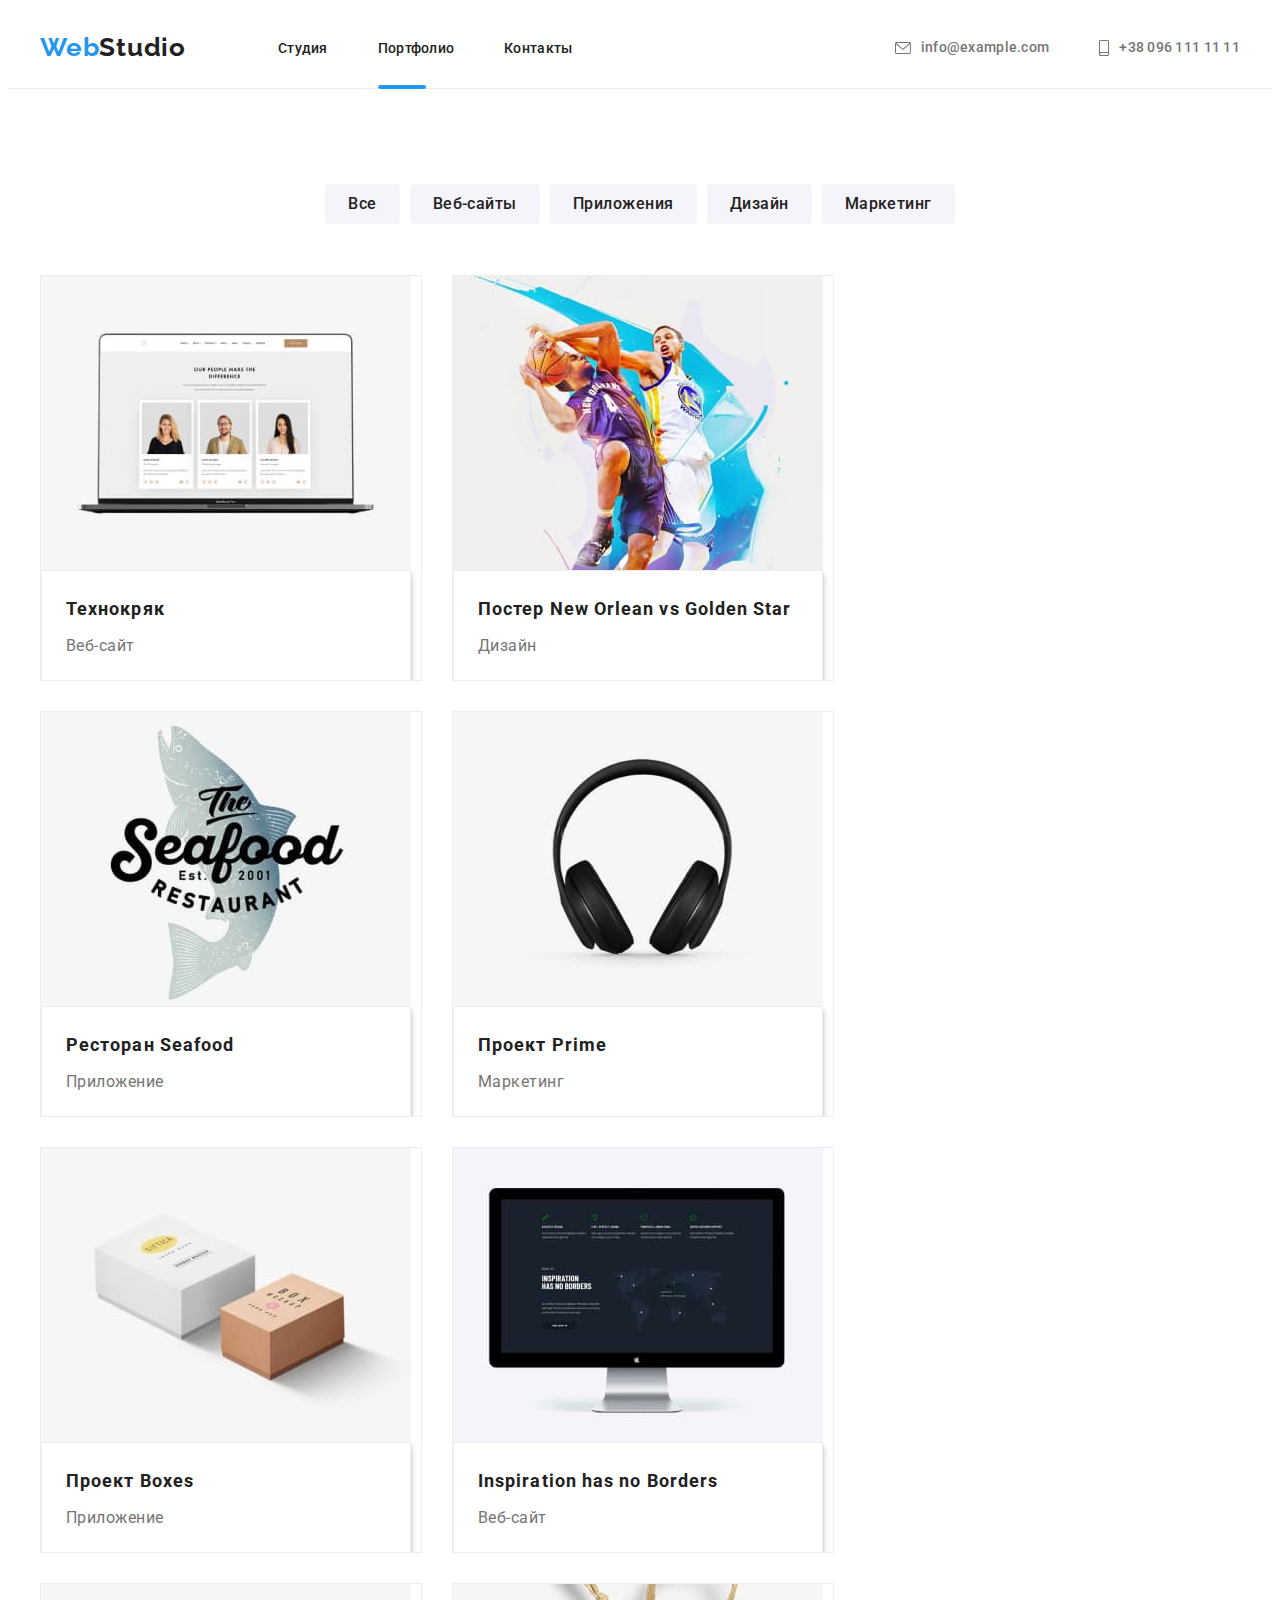
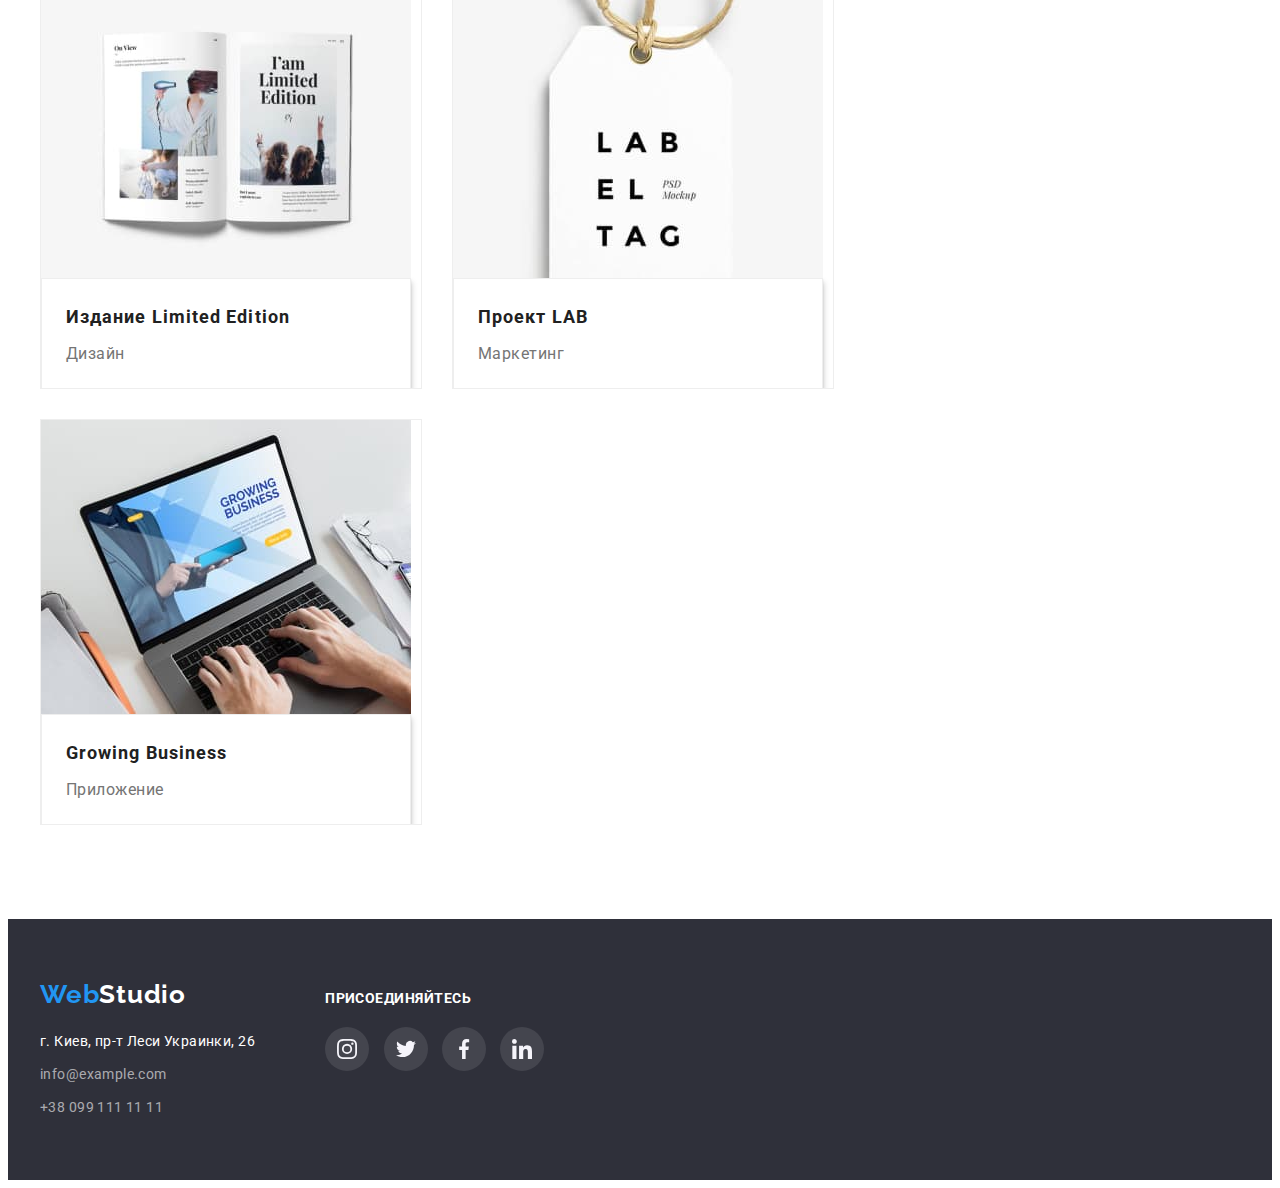
==== commit 8ee71733: "коммит 3" ====
--- a/portfolio.html
+++ b/portfolio.html
@@ -19,9 +19,9 @@
           <span class="logo-first">Web</span>Studio
            </a>
            <ul class="site-nav link">
-            <li class="item"> <a href="./index.html" class="link">Студия</a></li>
-            <li class="item"> <a href="#" class="link active">Портфолио</a></li>
-            <li class="item"> <a href="#" class="link">Контакты</a></li>
+            <li class="item"><a href="./index.html" class="link">Студия</a></li>
+            <li class="item"><a href="#" class="link active">Портфолио</a></li>
+            <li class="item"><a href="#" class="link">Контакты</a></li>
            </ul>
 
            <ul class="contact-info link">
@@ -67,11 +67,11 @@
       
        <div class="container">
         <ul class="list-projects">
-          <li>
-            <a href="#" class="item-project">
-              <div class="cart-thumb">
+          <li class="item-project">
+            <a href="#" class="card">
+              <div class="card-thumb">
                 <img src="./images/laptopwithfotosonscreen.jpg" width=370> 
-                <p class="uppertext">Lorem ipsum dolor sit amet, consectetur adipisicing elit. Laborum, qui?</p>
+                <p class="uppertext">Технокряк это современная площадка распространения коронавируса. Компании используют эту платформу для цифрового шпионажа и атак на защищённые сервера конкурентов.</p>
                <div class="card-content">
                  <h2 class="project-name">Технокряк</h2>
                  <p class="project-type">Веб-сайт</p>
@@ -82,9 +82,9 @@
    
           <li class="item-project">
             <a href="#" class="card">
-              <div class="cart-thumb">
+              <div class="card-thumb">
                 <img src="./images/basketbolists.jpg" width=370> 
-                <p class="uppertext">Lorem ipsum dolor sit amet, consectetur adipisicing elit. Laborum, qui?</p>
+                <p class="uppertext">Технокряк это современная площадка распространения коронавируса. Компании используют эту платформу для цифрового шпионажа и атак на защищённые сервера конкурентов.</p>
               
                 <div class="card-content">
                   <h2 class="project-name">Постер New Orlean vs Golden Star</h2>
@@ -96,9 +96,9 @@
    
           <li class="item-project">
             <a href="#" class="card">
-              <div class="cart-thumb">
+              <div class="card-thumb">
                   <img src="./images/seafoodrestaurantlogo.jpg" width=370> 
-                  <p class="uppertext">Lorem ipsum dolor sit amet, consectetur adipisicing elit. Laborum, qui?</p>
+                  <p class="uppertext">Технокряк это современная площадка распространения коронавируса. Компании используют эту платформу для цифрового шпионажа и атак на защищённые сервера конкурентов.</p>
                   <div class="card-content">
                     <h2 class="project-name">Ресторан Seafood</h2>
                     <p class="project-type">Приложение</p>
@@ -109,9 +109,9 @@
    
           <li class="item-project">
             <a href="#" class="card">
-              <div class="cart-thumb">
+              <div class="card-thumb">
                   <img src="./images/hairphones.jpg" width=370> 
-                  <p class="uppertext">Lorem ipsum dolor sit amet, consectetur adipisicing elit. Laborum, qui?</p>
+                  <p class="uppertext">Технокряк это современная площадка распространения коронавируса. Компании используют эту платформу для цифрового шпионажа и атак на защищённые сервера конкурентов.</p>
              
                   <div class="card-content">
                     <h2 class="project-name">Проект Prime</h2>
@@ -123,22 +123,23 @@
    
           <li class="item-project">
             <a href="#" class="card">
-              <div class="cart-thumb">
-                  <img src="./images/boxesapp.jpg" width=370> 
-                  <p class="uppertext">Lorem ipsum dolor sit amet, consectetur adipisicing elit. Laborum, qui?</p>
-                  <div class="card-content">
-                    <h2 class="project-name">Проект Boxes</h2>
-                    <p class="project-type">Приложение</p>
-                  </div>  
-              </div>  
-            </a>
-          </li>
-   
-          <li class="item-project">
-            <a href="#" class="card">
-              <div class="cart-thumb">
+              <div class="card-thumb">
+                <img src="./images/boxesapp.jpg" width=370> 
+                <p class="uppertext">Технокряк это современная площадка распространения коронавируса. Компании используют эту платформу для цифрового шпионажа и атак на защищённые сервера конкурентов.</p>
+              </div>
+
+              <div class="card-content">
+                <h2 class="project-name">Проект Boxes</h2>
+                <p class="project-type">Приложение</p>
+             </div>  
+            </a>
+          </li>
+   
+          <li class="item-project">
+            <a href="#" class="card">
+              <div class="card-thumb">
                   <img src="./images/inspirationhasnoborders.jpg" width=370>
-                  <p class="uppertext">Lorem ipsum dolor sit amet, consectetur adipisicing elit. Laborum, qui?</p>
+                  <p class="uppertext">Технокряк это современная площадка распространения коронавируса. Компании используют эту платформу для цифрового шпионажа и атак на защищённые сервера конкурентов.</p>
                 <div class="card-content">
                   <h2 class="project-name">Inspiration has no Borders</h2>
                   <p class="project-type">Веб-сайт</p>
@@ -149,9 +150,9 @@
    
          <li class="item-project">
             <a href="#" class="card">
-              <div class="cart-thumb">
+              <div class="card-thumb">
                   <img src="./images/limitededitionjournal.jpg" width=370> 
-                  <p class="uppertext">Lorem ipsum dolor sit amet, consectetur adipisicing elit. Laborum, qui?</p>
+                  <p class="uppertext">Технокряк это современная площадка распространения коронавируса. Компании используют эту платформу для цифрового шпионажа и атак на защищённые сервера конкурентов.</p>
                 <div class="card-content">
                   <h2 class="project-name">Издание Limited Edition</h2>
                   <p class="project-type">Дизайн</p>
@@ -162,9 +163,9 @@
    
          <li class="item-project">
             <a href="#" class="card">
-              <div class="cart-thumb">
+              <div class="card-thumb">
                   <img src="./images/labprojest.jpg" width=370> 
-                  <p class="uppertext">Lorem ipsum dolor sit amet, consectetur adipisicing elit. Laborum, qui?</p>
+                  <p class="uppertext">Технокряк это современная площадка распространения коронавируса. Компании используют эту платформу для цифрового шпионажа и атак на защищённые сервера конкурентов.</p>
                 <div class="card-content">
                   <h2 class="project-name">Проект LAB</h2>
                   <p class="project-type">Маркетинг</p>
@@ -175,9 +176,9 @@
    
          <li class="item-project">
             <a href="#" class="card">
-              <div class="cart-thumb">
+              <div class="card-thumb">
                   <img src="./images/growingbusinessapp.jpg" width=370> 
-                  <p class="uppertext">Lorem ipsum dolor sit amet, consectetur adipisicing elit. Laborum, qui?</p>
+                  <p class="uppertext">Технокряк это современная площадка распространения коронавируса. Компании используют эту платформу для цифрового шпионажа и атак на защищённые сервера конкурентов.</p>
                 <div class="card-content">
                   <h2 class="project-name">Growing Business</h2>
                   <p class="project-type">Приложение</p>
--- a/css/style.css
+++ b/css/style.css
@@ -7,6 +7,7 @@
   --main-font: 'Roboto', 'sans-serif';
   --logo-font: 'Raleway', 'sans-serif';
   --card-set-gap: 30px;
+  --timing-function: cubic-bezier(0.4, 0, 0.2, 1);
 }
 
 body {
@@ -100,13 +101,8 @@
   border-bottom: 1px solid #ECECEC;
 }
 
-
 .site-nav {
   display: flex;
-}
-
-.site-nav .item + .item {
-  margin-left: 50px;
 }
 
 .site-nav.link {
@@ -117,31 +113,54 @@
 
   font-family: inherit;
   text-decoration: none;
+
+  transition: color 250ms var(--timing-function);
 }
 
 .site-nav .link:hover,
-.site-nav .link:focus {
+.site-nav .link:focus,
+.site-nav .link:active {
   color: var(--accent-color);
-  transition-duration: 250ms;
-  transition-timing-function: cubic-bezier(0.4, 0, 0.2, 1); 
-}
-
-.active {
-  color: var(--accent-color);
-}
+}
+
+.item {
+  position: relative;
+  display: flex;
+  margin-top: auto;
+  margin-bottom: auto;
+}
+
+.item:not(:first-child) {
+  margin-left: 50px;
+}
+
 
 .link.active::after {
-  content:'';
+  content:"";
+  opacity: 1;
+  
   display: block;
+  width: 100%;
+  height: 4px;
+
   position: absolute;
-  width: 100%;
-  bottom: 0;
-  width: 50px;
-  height: 4px;
+  left: 0;
+  bottom: -33px;
+  
+  background-repeat: no-repeat;
   background-image: url(../images/linehover.svg);
-  fill: var(--accent-color);
+  background-size: contain;
   border-radius: 2px; 
-}
+
+  transition: background-color 250ms var(--timing-function);
+}
+
+/*.link.active:active::after,
+.link.active:hover::after,
+.link.active:focus::after {
+  background-color: var(--accent-color);
+
+}*/
 
 .contact-info {
   margin-left: auto;
@@ -174,6 +193,8 @@
   fill: #757575; 
   margin-right: 10px;
   align-items: center;
+
+  transition: fill 250ms var(--timing-function);
 }
 
 .link.mail:hover .icon-envelope,
@@ -181,8 +202,6 @@
 .link.telephone:hover .icon-smartphone,
 .link.telephone:focus .icon-smartphone {
   fill: var(--accent-color);
-  transition-duration: 250ms;
-  transition-timing-function: cubic-bezier(0.4, 0, 0.2, 1); 
 }
 
 .link.mail,
@@ -218,6 +237,7 @@
 
 .hero-button {
   display: inline-block;
+  padding: 10px 32px;
   font-family: var(--main-font);
   background: var(--accent-color);
   color: var(--background-color);
@@ -226,18 +246,17 @@
   font-weight: bold;
   font-size: 16px;
   line-height: 1.88;
-  padding: 10px 32px;
   border-radius: 4px;
   align-items: center;
   border: 1px solid transparent;
+  cursor: pointer;
+
+  transition: background-color 250ms var(--timing-function);
 }
 
 .hero-button:hover,
 .hero-button:focus {
-  cursor: pointer;
   background: #188CE8;
-  transition-duration: 250ms;
-  transition-timing-function: cubic-bezier(0.4, 0, 0.2, 1); 
 }
 
 .backdrop {
@@ -255,13 +274,21 @@
   pointer-events: none; 
 }
 
+.backdrop.is-hidden .modal {
+  transform: translate(-50%, -50%) scale (1.1);
+}
+
 .modal {
   position: absolute;
+  left: 50%;
+  top: 50%;
+
   width: 528px;
   height: 581px;
-  left: 50%;
-  top: 50%;
-  transform: translate(-50%, -50%);
+  
+  transform: translate(-50%, -50%) scale(1);
+  transition: transform 250ms var(--timing-function);
+  
   background-color: var(--background-color);
   box-shadow: 0px 1px 3px rgba(0, 0, 0, 0.12), 0px 1px 1px rgba(0, 0, 0, 0.14), 0px 2px 1px rgba(0, 0, 0, 0.2);
   border-radius: 4px;
@@ -272,6 +299,10 @@
   position: absolute;
   top: 8px;
   right: 8px;
+
+  justify-content: center;
+  align-items: center;
+
   width: 30px;
   height: 30px;
   padding: 0;
@@ -279,6 +310,8 @@
   background: #FFFFFF;
   border: 1px solid rgba(0, 0, 0, 0.1);
 }
+
+
 
 .icon-close-button {
   display: flex;
@@ -474,13 +507,14 @@
   align-items: center;
   cursor: pointer;
 
+  transition: background-color 250ms var(--timing-function) ;
+
 }
 
 .button-icon-social-team:hover,
 .button-icon-social-team:focus {
   background-color: var(--accent-color);
-  transition-duration: 250ms;
-  transition-timing-function: cubic-bezier(0.4, 0, 0.2, 1); 
+  
 }
 
 
@@ -488,7 +522,7 @@
 .button-icon-social-team:focus .icon-socials{
   fill: var(--background-color); 
   transition-duration: 250ms;
-  transition-timing-function: cubic-bezier(0.4, 0, 0.2, 1); 
+  transition-timing-function: var(--timing-function); 
   
 }
 
@@ -537,15 +571,14 @@
   height: 100%;
   justify-content: center;
   align-items: center;
-
+  
+  transition: fill 250ms var(--timing-function), border-color 250ms var(--timing-function);
 }
 
 .item-clients:hover,
 .item-clients:focus {
   fill: var(--accent-color);
   border-color: var(--accent-color);
-  transition-duration: 250ms;
-  transition-timing-function: cubic-bezier(0.4, 0, 0.2, 1); 
 }
 
 
@@ -638,13 +671,13 @@
   justify-content: center;
   align-items: center;
   cursor: pointer;
+
+  transition: background-color 250ms var(--timing-function);
 }
 
 .button-icon-social:hover,
 .button-icon-social:focus {
   background-color: var(--accent-color);
-  transition-duration: 250ms;
-  transition-timing-function: cubic-bezier(0.4, 0, 0.2, 1); 
 }
 
 .item-link-social:first-child {
@@ -689,17 +722,18 @@
   color: var(--title-text-color);
   border-radius: 4px;
   border: 1px solid transparent;
+  cursor: pointer;
+
+  transition: color 250ms var(--timing-function), background-color 250ms var(--timing-function), box-shadow 250ms var(--timing-function);
 }
 
 .filtr:hover,
 .filtr:focus {
   color: var(--background-color);
-  background: var(--accent-color);
-  cursor: pointer;
+  background-color: var(--accent-color);
   box-shadow: 0px 3px 1px rgba(0, 0, 0, 0.1), 0px 1px 2px rgba(0, 0, 0, 0.08),
   0px 2px 2px rgba(0, 0, 0, 0.12);
-  transition-duration: 250ms;
-  transition-timing-function: cubic-bezier(0.4, 0, 0.2, 1); 
+
 }
 
 .container.list-filtr {
@@ -733,27 +767,71 @@
   margin-top: calc(-1 * var(--card-set-gap));
 }
 
-/*.list-projects >*/ .item-project {
+.item-project {
   flex-basis: calc(100% / 3 - var(--card-set-gap));
   margin-left: var(--card-set-gap);
   margin-top: var(--card-set-gap);
+
+  overflow: hidden;
+
   cursor: pointer;
   display: flex;
   width: 370px;
   height: 404px;
-
-  transition-property: background-color;
-  transition-duration: 250ms;
-  transition-timing-function: cubic-bezier(0.4, 0, 0.2, 1); 
-
+  border: 1px solid #EEEEEE; 
+  
+  transition: opacity 250ms var(--timing-function), box-shadow 250ms var(--timing-function) , bottom 250ms var(--timing-function);
 }
 
 .item-project:hover,
 .item-project:focus {
+  box-shadow: 0px 1px 1px rgba(0, 0, 0, 0.12), 0px 4px 4px rgba(0, 0, 0, 0.06), 1px 4px 6px rgba(0, 0, 0, 0.16);
+} 
+
+.card:hover .uppertext,
+.card:focus .uppertext {
   opacity: 1;
+  transform: translateY(0%);
+}
+
+.card-thumb {
+  position: relative;
+}
+
+.uppertext {
+  
+  opacity: 0;
+
+  width: 100%;
+  height: 100%;
+  padding-top: 63px;
+  padding-bottom: 63px;
+  padding-left: 23px;
+  padding-right: 23px; 
+  
+  position: absolute;
+  top: 0;
+  left: 0;
+  
+  font-family: var(--main-font);
+  font-weight: normal;
+  font-size: 18px;
+  line-height: 1.56;
+  letter-spacing: 0.03em;
+  color: var(--background-color);
+  background-color: rgba(33, 150, 243, 0.9);
+
+  transform: translateY(100%);
+
+  transition: transform 250ms var(--timing-function);
+
+}
+
+.card-content {
+  padding: 20px 24px;
+  border: 1px solid #eeeeee;
   box-shadow: 0px 1px 1px rgba(0, 0, 0, 0.12), 0px 4px 4px rgba(0, 0, 0, 0.06), 1px 4px 6px rgba(0, 0, 0, 0.16);
 }
-
 
 .project-name {
   font-weight: 700;
@@ -761,6 +839,7 @@
   line-height: 2;
   letter-spacing: 0.06em;
   color: var(--title-text-color);
+  
 }
 
 .project-type {
@@ -771,51 +850,8 @@
   margin-top: 4px;
 }
 
-.card-content {
-  padding: 20px 24px;
-  border: 1px solid #eeeeee;
-}
-
-
-.cart-thumb {
-  position: relative;
-  width: 100%;
-  height: 294px;
-  background-color: var(--accent-color);
-
-  transition: background-color 250ms cubic-bezier(0.4, 0, 0.2, 1), color 250ms cubic-bezier(0.4, 0, 0.2, 1);
-}
-
-.cart-thumb:hover,
-.cart-thumb:focus {
-  background-color: var(--accent-color);
-  color: var(--background-color);
-}
-
-
-
-/*.cart-thumb::before {
-  display: inline-block;
-  content: '';
-  position: absolute;
-  width: 100%;
-  height: 100%;
-  background-color: rgba(33, 150, 243, 0.9);
-  opacity: 0;
-} */
-
-.uppertext {
-  display: flex;
-  position: absolute;
-  top: 50%;
-  left: 50%;
-  transform: translateY(-50%, -50%);
-  opacity: 0;
-  color: var(--background-color);
-  font-weight: 400;
-  font-size: 18px;
-  line-height: 1.56;
-  opacity: 0;
-
-}
-
+
+
+
+
+
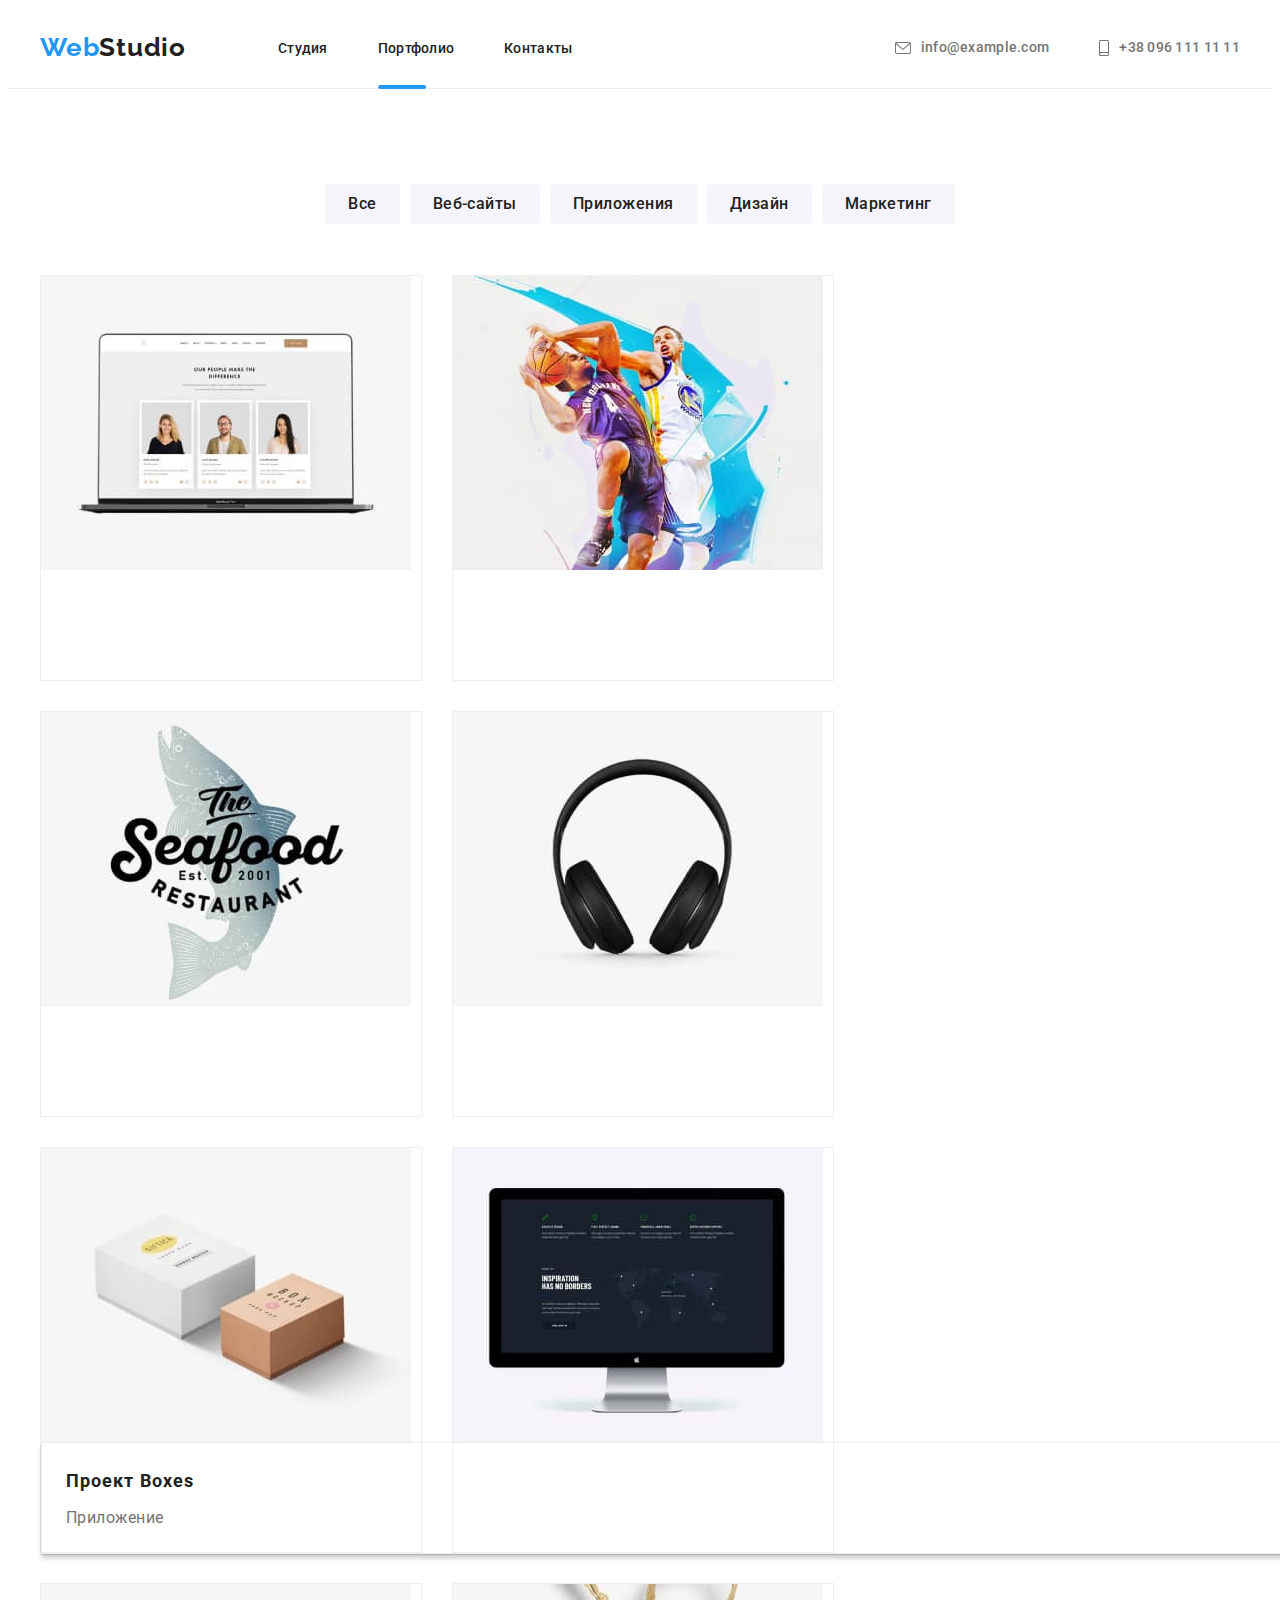
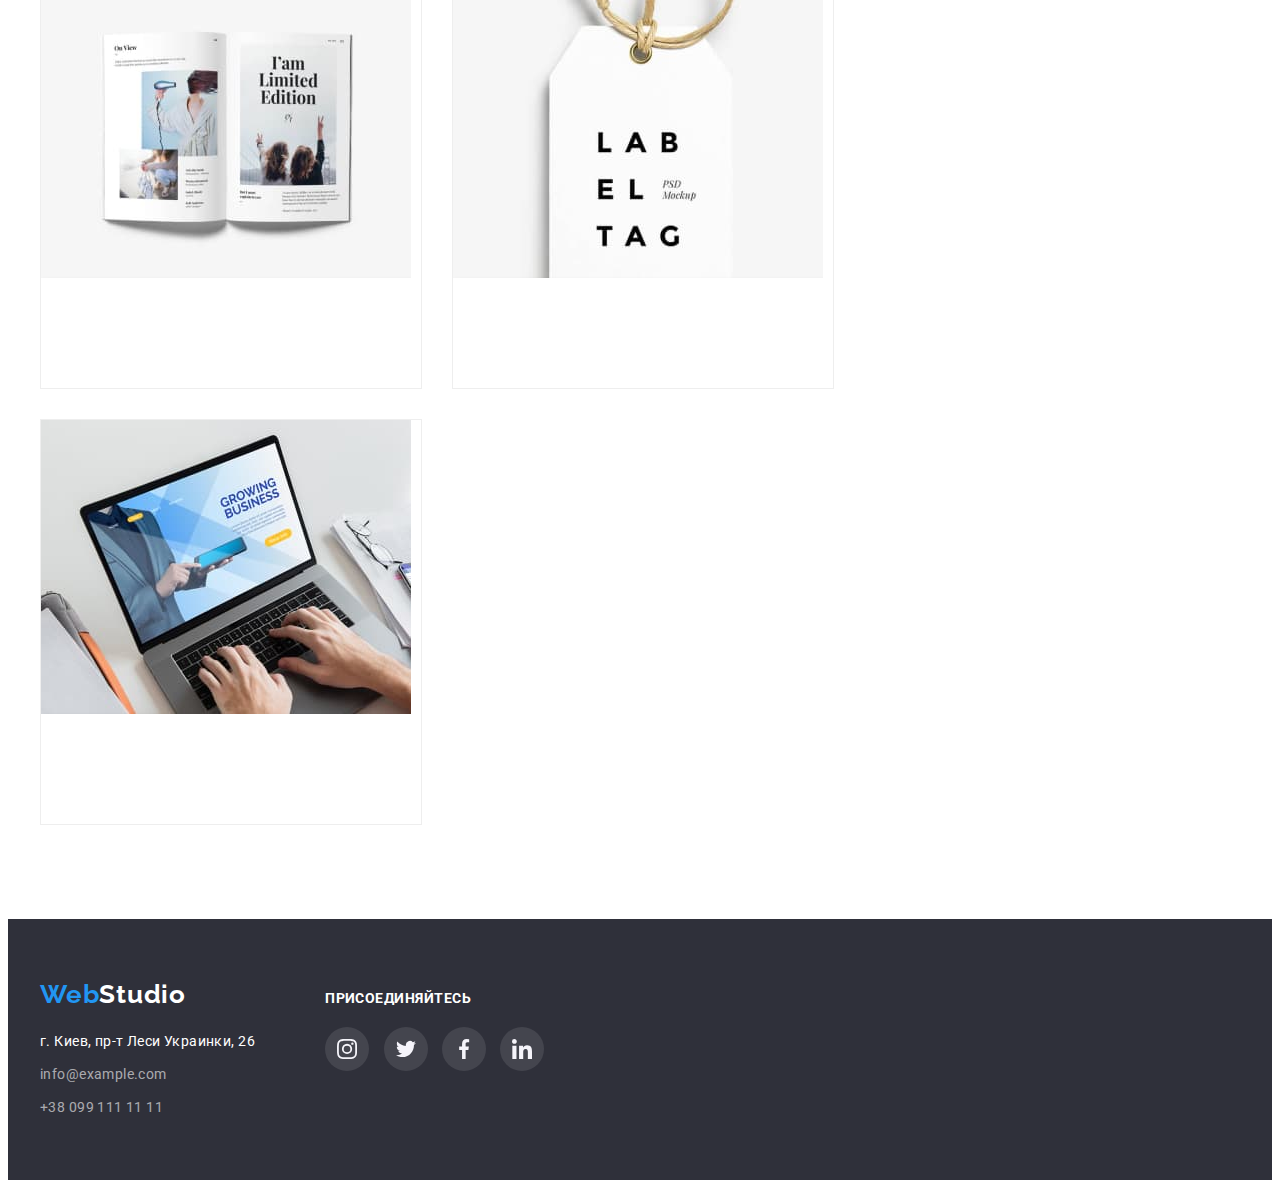
==== commit 1ce751fe: "коммит 4" ====
--- a/portfolio.html
+++ b/portfolio.html
@@ -72,10 +72,10 @@
               <div class="card-thumb">
                 <img src="./images/laptopwithfotosonscreen.jpg" width=370> 
                 <p class="uppertext">Технокряк это современная площадка распространения коронавируса. Компании используют эту платформу для цифрового шпионажа и атак на защищённые сервера конкурентов.</p>
-               <div class="card-content">
+              <div class="card-content">
                  <h2 class="project-name">Технокряк</h2>
                  <p class="project-type">Веб-сайт</p>
-                </div>
+              </div>
               </div>
             </a>        
           </li>
--- a/css/style.css
+++ b/css/style.css
@@ -796,12 +796,10 @@
 
 .card-thumb {
   position: relative;
+  overflow: hidden;
 }
 
 .uppertext {
-  
-  opacity: 0;
-
   width: 100%;
   height: 100%;
   padding-top: 63px;
@@ -828,6 +826,8 @@
 }
 
 .card-content {
+  position: absolute; 
+  width: 100%;
   padding: 20px 24px;
   border: 1px solid #eeeeee;
   box-shadow: 0px 1px 1px rgba(0, 0, 0, 0.12), 0px 4px 4px rgba(0, 0, 0, 0.06), 1px 4px 6px rgba(0, 0, 0, 0.16);
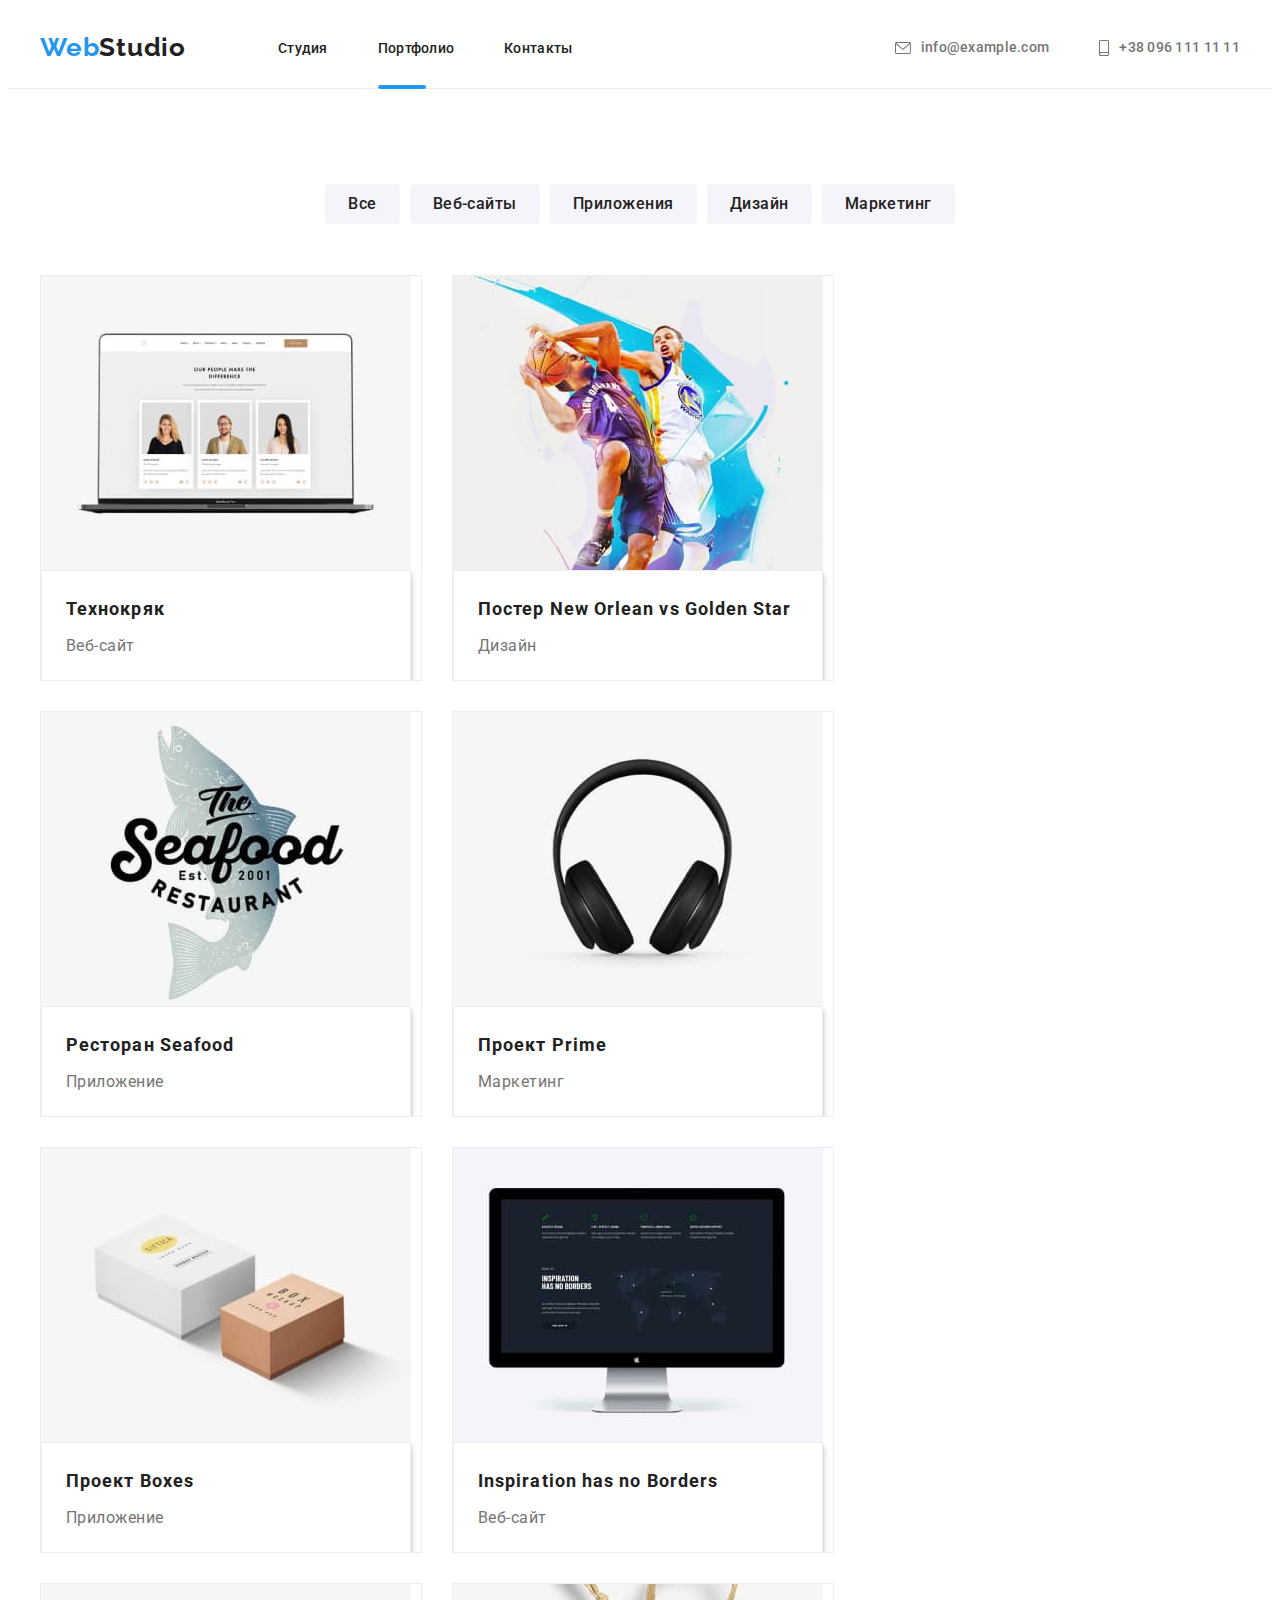
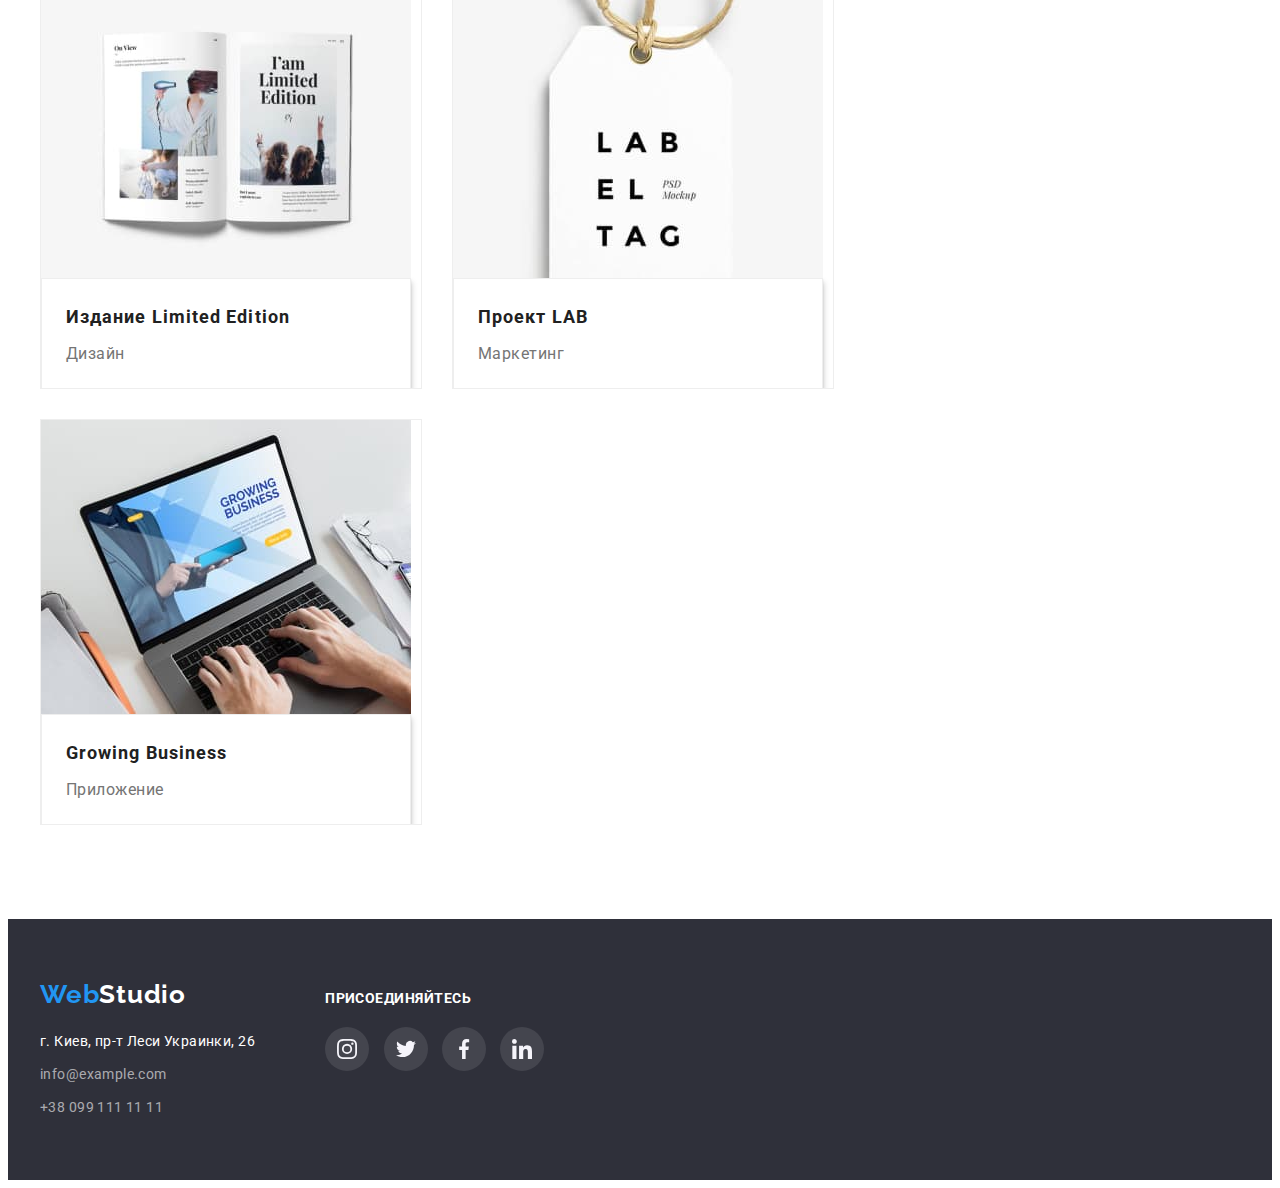
==== commit af3e5111: "реди" ====
--- a/portfolio.html
+++ b/portfolio.html
@@ -72,11 +72,11 @@
               <div class="card-thumb">
                 <img src="./images/laptopwithfotosonscreen.jpg" width=370> 
                 <p class="uppertext">Технокряк это современная площадка распространения коронавируса. Компании используют эту платформу для цифрового шпионажа и атак на защищённые сервера конкурентов.</p>
+              </div>
               <div class="card-content">
                  <h2 class="project-name">Технокряк</h2>
                  <p class="project-type">Веб-сайт</p>
               </div>
-              </div>
             </a>        
           </li>
    
@@ -85,12 +85,11 @@
               <div class="card-thumb">
                 <img src="./images/basketbolists.jpg" width=370> 
                 <p class="uppertext">Технокряк это современная площадка распространения коронавируса. Компании используют эту платформу для цифрового шпионажа и атак на защищённые сервера конкурентов.</p>
-              
+              </div>
                 <div class="card-content">
                   <h2 class="project-name">Постер New Orlean vs Golden Star</h2>
-                  <p class="project-type">Дизайн</p>
-               </div>
-             </div>
+                  <p class="project-type">Дизайн</p> 
+              </div>
            </a>
           </li>
    
@@ -99,10 +98,10 @@
               <div class="card-thumb">
                   <img src="./images/seafoodrestaurantlogo.jpg" width=370> 
                   <p class="uppertext">Технокряк это современная площадка распространения коронавируса. Компании используют эту платформу для цифрового шпионажа и атак на защищённые сервера конкурентов.</p>
-                  <div class="card-content">
+              </div>   
+              <div class="card-content">
                     <h2 class="project-name">Ресторан Seafood</h2>
-                    <p class="project-type">Приложение</p>
-                  </div>
+                    <p class="project-type">Приложение</p>    
              </div>
            </a>
           </li>
@@ -112,11 +111,10 @@
               <div class="card-thumb">
                   <img src="./images/hairphones.jpg" width=370> 
                   <p class="uppertext">Технокряк это современная площадка распространения коронавируса. Компании используют эту платформу для цифрового шпионажа и атак на защищённые сервера конкурентов.</p>
-             
+              </div>
                   <div class="card-content">
                     <h2 class="project-name">Проект Prime</h2>
                     <p class="project-type">Маркетинг</p>
-                 </div>
              </div>
             </a>
           </li>
@@ -127,7 +125,6 @@
                 <img src="./images/boxesapp.jpg" width=370> 
                 <p class="uppertext">Технокряк это современная площадка распространения коронавируса. Компании используют эту платформу для цифрового шпионажа и атак на защищённые сервера конкурентов.</p>
               </div>
-
               <div class="card-content">
                 <h2 class="project-name">Проект Boxes</h2>
                 <p class="project-type">Приложение</p>
@@ -140,10 +137,10 @@
               <div class="card-thumb">
                   <img src="./images/inspirationhasnoborders.jpg" width=370>
                   <p class="uppertext">Технокряк это современная площадка распространения коронавируса. Компании используют эту платформу для цифрового шпионажа и атак на защищённые сервера конкурентов.</p>
-                <div class="card-content">
+              </div>   
+                  <div class="card-content">
                   <h2 class="project-name">Inspiration has no Borders</h2>
                   <p class="project-type">Веб-сайт</p>
-               </div>  
              </div>
            </a>
          </li>
@@ -153,24 +150,24 @@
               <div class="card-thumb">
                   <img src="./images/limitededitionjournal.jpg" width=370> 
                   <p class="uppertext">Технокряк это современная площадка распространения коронавируса. Компании используют эту платформу для цифрового шпионажа и атак на защищённые сервера конкурентов.</p>
-                <div class="card-content">
+              </div>
+                  <div class="card-content">
                   <h2 class="project-name">Издание Limited Edition</h2>
                   <p class="project-type">Дизайн</p>
-                </div>
               </div>
             </a>
          </li>
    
          <li class="item-project">
             <a href="#" class="card">
-              <div class="card-thumb">
+             <div class="card-thumb">
                   <img src="./images/labprojest.jpg" width=370> 
                   <p class="uppertext">Технокряк это современная площадка распространения коронавируса. Компании используют эту платформу для цифрового шпионажа и атак на защищённые сервера конкурентов.</p>
-                <div class="card-content">
+             </div> 
+             <div class="card-content">
                   <h2 class="project-name">Проект LAB</h2>
                   <p class="project-type">Маркетинг</p>
-                </div> 
-              </div>
+             </div>
             </a>
          </li>
    
@@ -179,10 +176,10 @@
               <div class="card-thumb">
                   <img src="./images/growingbusinessapp.jpg" width=370> 
                   <p class="uppertext">Технокряк это современная площадка распространения коронавируса. Компании используют эту платформу для цифрового шпионажа и атак на защищённые сервера конкурентов.</p>
-                <div class="card-content">
+              </div>  
+                  <div class="card-content">
                   <h2 class="project-name">Growing Business</h2>
                   <p class="project-type">Приложение</p>
-                </div>
              </div>
             </a>
          </li>
--- a/css/style.css
+++ b/css/style.css
@@ -266,6 +266,9 @@
   background: rgba(0, 0, 0, 0.2);
   left: 0px;
   top: 0px;
+  opacity: 1;
+
+  transition: opacity 250ms var(--timing-function);
 }
 
 .backdrop.is-hidden {
@@ -276,6 +279,7 @@
 
 .backdrop.is-hidden .modal {
   transform: translate(-50%, -50%) scale (1.1);
+  opacity: 0,5;
 }
 
 .modal {
@@ -286,14 +290,16 @@
   width: 528px;
   height: 581px;
   
-  transform: translate(-50%, -50%) scale(1);
-  transition: transform 250ms var(--timing-function);
-  
   background-color: var(--background-color);
   box-shadow: 0px 1px 3px rgba(0, 0, 0, 0.12), 0px 1px 1px rgba(0, 0, 0, 0.14), 0px 2px 1px rgba(0, 0, 0, 0.2);
   border-radius: 4px;
 
-}
+  transform: translate(-50%, -50%) scale(1);
+  opacity: 1;
+
+  transition: transform 250ms var(--timing-function), opacity 250ms var(--timing-function);
+}
+
 
 .button-close {
   position: absolute;
@@ -309,8 +315,16 @@
   border-radius: 50%;
   background: #FFFFFF;
   border: 1px solid rgba(0, 0, 0, 0.1);
-}
-
+
+  transform: scale(1);
+  
+  transition: transform 250ms var(--timing-function);
+}
+
+.button-close:hover,
+.button-close:focus {
+  transform: scale(1.1);
+}
 
 
 .icon-close-button {
@@ -826,8 +840,6 @@
 }
 
 .card-content {
-  position: absolute; 
-  width: 100%;
   padding: 20px 24px;
   border: 1px solid #eeeeee;
   box-shadow: 0px 1px 1px rgba(0, 0, 0, 0.12), 0px 4px 4px rgba(0, 0, 0, 0.06), 1px 4px 6px rgba(0, 0, 0, 0.16);
